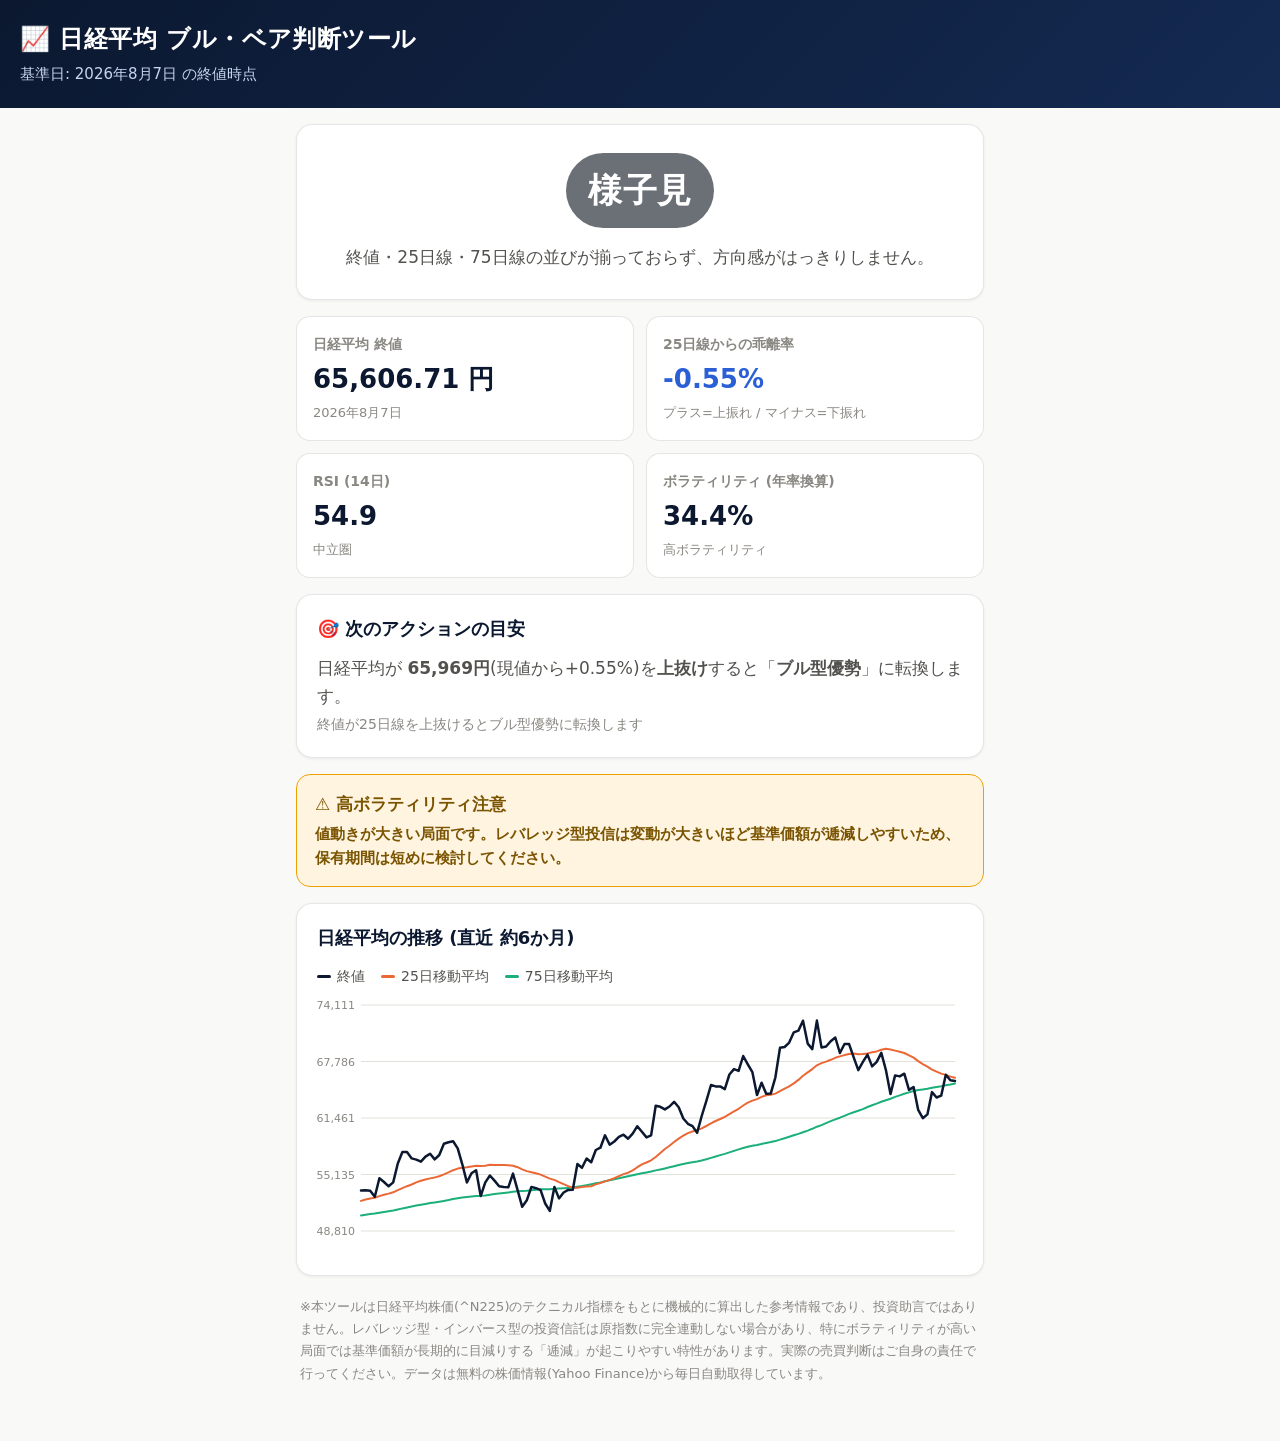
==== index.html @ f2587235 "feat: 様子見時に転換の目安(次のトリガー水準)を表示 トレンドが判定保留の場合に、終値が25日線をどちらに抜けると シグナルが転換するかを具体的な価格・乖離率で提示する。" ====
<!doctype html>
<html lang="ja">
<head>
<meta charset="utf-8" />
<meta name="viewport" content="width=device-width, initial-scale=1, viewport-fit=cover" />
<meta name="apple-mobile-web-app-capable" content="yes" />
<meta name="apple-mobile-web-app-status-bar-style" content="black-translucent" />
<meta name="apple-mobile-web-app-title" content="日経ブル・ベア" />
<meta name="theme-color" content="#0b1830" />
<title>日経平均 ブル・ベア判断ツール</title>
<link rel="icon" href="data:image/svg+xml,<svg xmlns=%22http://www.w3.org/2000/svg%22 viewBox=%220 0 100 100%22><text y=%22.9em%22 font-size=%2290%22>📈</text></svg>" />
<style>
  :root {
    color-scheme: light;
    --surface-1: #fcfcfb;
    --surface-2: #f9f9f7;
    --card: #ffffff;
    --text-primary: #0b1830;
    --text-secondary: #52514e;
    --text-muted: #898781;
    --grid: #e1e0d9;
    --border: rgba(11,11,11,0.10);
    --navy: #0b1830;
    --navy-2: #142a52;
    --bull: #d0342c;      /* 日本の相場慣習: 上昇=赤 */
    --bear: #2a5fd6;      /* 下降=青 */
    --neutral: #6b6f76;
    --warn-bg: #fff4e0;
    --warn-border: #eda100;
    --warn-text: #7a5400;
    --series-sma25: #eb6834;
    --series-sma75: #1baf7a;
  }
  @media (prefers-color-scheme: dark) {
    :root:not([data-theme="light"]) {
      color-scheme: dark;
      --surface-1: #0d0d0d;
      --surface-2: #141414;
      --card: #1a1a19;
      --text-primary: #ffffff;
      --text-secondary: #c3c2b7;
      --text-muted: #898781;
      --grid: #2c2c2a;
      --border: rgba(255,255,255,0.10);
      --navy: #16294f;
      --navy-2: #1f3a70;
      --bull: #e66767;
      --bear: #6f9bef;
      --neutral: #9a9da3;
      --warn-bg: #2a2210;
      --warn-border: #c98500;
      --warn-text: #f0c060;
      --series-sma25: #d95926;
      --series-sma75: #199e70;
    }
  }
  :root[data-theme="dark"] {
    color-scheme: dark;
    --surface-1: #0d0d0d;
    --surface-2: #141414;
    --card: #1a1a19;
    --text-primary: #ffffff;
    --text-secondary: #c3c2b7;
    --text-muted: #898781;
    --grid: #2c2c2a;
    --border: rgba(255,255,255,0.10);
    --navy: #16294f;
    --navy-2: #1f3a70;
    --bull: #e66767;
    --bear: #6f9bef;
    --neutral: #9a9da3;
    --warn-bg: #2a2210;
    --warn-border: #c98500;
    --warn-text: #f0c060;
    --series-sma25: #d95926;
    --series-sma75: #199e70;
  }

  * { box-sizing: border-box; }
  html, body { margin: 0; padding: 0; }
  body {
    background: var(--surface-2);
    color: var(--text-primary);
    font-family: system-ui, -apple-system, "Segoe UI", "Hiragino Sans", "Yu Gothic", sans-serif;
    font-size: 18px;
    line-height: 1.6;
    padding-bottom: calc(32px + env(safe-area-inset-bottom));
  }

  header {
    background: linear-gradient(135deg, var(--navy), var(--navy-2));
    color: #fff;
    padding: calc(20px + env(safe-area-inset-top)) 20px 22px;
  }
  header h1 {
    margin: 0 0 4px;
    font-size: 24px;
    font-weight: 800;
    letter-spacing: 0.02em;
  }
  header .updated {
    font-size: 15px;
    color: #c9d4ee;
  }

  main {
    max-width: 720px;
    margin: 0 auto;
    padding: 16px;
    display: flex;
    flex-direction: column;
    gap: 16px;
  }

  .card {
    background: var(--card);
    border: 1px solid var(--border);
    border-radius: 16px;
    padding: 20px;
    box-shadow: 0 1px 3px rgba(0,0,0,0.06);
  }

  .signal-card { text-align: center; padding: 28px 20px; }
  .signal-badge {
    display: inline-block;
    font-size: 34px;
    font-weight: 900;
    padding: 10px 22px;
    border-radius: 999px;
    color: #fff;
    letter-spacing: 0.02em;
  }
  .signal-badge.bull { background: var(--bull); }
  .signal-badge.bear { background: var(--bear); }
  .signal-badge.wait { background: var(--neutral); }
  .signal-caution-tag {
    display: block;
    margin-top: 10px;
    font-size: 16px;
    font-weight: 700;
    color: var(--warn-text);
  }
  .signal-rationale {
    margin-top: 16px;
    font-size: 17px;
    color: var(--text-secondary);
  }

  .stat-grid {
    display: grid;
    grid-template-columns: 1fr 1fr;
    gap: 12px;
  }
  .stat-tile {
    background: var(--card);
    border: 1px solid var(--border);
    border-radius: 14px;
    padding: 16px;
  }
  .stat-tile .label {
    font-size: 14px;
    color: var(--text-muted);
    font-weight: 600;
  }
  .stat-tile .value {
    font-size: 26px;
    font-weight: 800;
    margin-top: 4px;
    font-variant-numeric: tabular-nums;
  }
  .stat-tile .sub {
    font-size: 13px;
    color: var(--text-muted);
    margin-top: 2px;
  }
  .up { color: var(--bull); }
  .down { color: var(--bear); }

  .warn-box {
    background: var(--warn-bg);
    border: 1px solid var(--warn-border);
    color: var(--warn-text);
    border-radius: 14px;
    padding: 16px 18px;
    font-size: 15px;
    font-weight: 600;
  }
  .warn-box .title { font-size: 17px; font-weight: 800; margin-bottom: 4px; }

  .card h2 {
    font-size: 18px;
    margin: 0 0 12px;
    font-weight: 800;
  }

  .legend {
    display: flex;
    gap: 16px;
    flex-wrap: wrap;
    font-size: 14px;
    color: var(--text-secondary);
    margin-bottom: 8px;
  }
  .legend span { display: inline-flex; align-items: center; gap: 6px; }
  .legend i { width: 14px; height: 3px; border-radius: 2px; display: inline-block; }

  #chartWrap { position: relative; touch-action: pan-y; }
  #tooltip {
    position: absolute;
    pointer-events: none;
    background: var(--navy);
    color: #fff;
    font-size: 13px;
    padding: 8px 10px;
    border-radius: 8px;
    line-height: 1.5;
    transform: translate(-50%, -110%);
    white-space: nowrap;
    opacity: 0;
    transition: opacity 0.1s;
    z-index: 5;
  }

  footer {
    max-width: 720px;
    margin: 0 auto;
    padding: 4px 20px 24px;
    color: var(--text-muted);
    font-size: 13px;
    line-height: 1.7;
  }

  .loading, .error {
    text-align: center;
    padding: 60px 20px;
    color: var(--text-muted);
    font-size: 16px;
  }
</style>
</head>
<body>
<header>
  <h1>📈 日経平均 ブル・ベア判断ツール</h1>
  <div class="updated" id="updatedLine">読み込み中...</div>
</header>

<main id="app">
  <div class="loading">データを読み込んでいます…</div>
</main>

<footer>
  ※本ツールは日経平均株価(^N225)のテクニカル指標をもとに機械的に算出した参考情報であり、投資助言ではありません。レバレッジ型・インバース型の投資信託は原指数に完全連動しない場合があり、特にボラティリティが高い局面では基準価額が長期的に目減りする「逓減」が起こりやすい特性があります。実際の売買判断はご自身の責任で行ってください。データは無料の株価情報(Yahoo Finance)から毎日自動取得しています。
</footer>

<template id="tmplApp">
  <div class="card signal-card">
    <span class="signal-badge" id="badge"></span>
    <span class="signal-caution-tag" id="cautionTag" hidden></span>
    <div class="signal-rationale" id="rationale"></div>
  </div>

  <div class="stat-grid">
    <div class="stat-tile">
      <div class="label">日経平均 終値</div>
      <div class="value" id="statPrice"></div>
      <div class="sub" id="statAsOf"></div>
    </div>
    <div class="stat-tile">
      <div class="label">25日線からの乖離率</div>
      <div class="value" id="statDeviation"></div>
      <div class="sub">プラス=上振れ / マイナス=下振れ</div>
    </div>
    <div class="stat-tile">
      <div class="label">RSI (14日)</div>
      <div class="value" id="statRsi"></div>
      <div class="sub" id="statRsiSub"></div>
    </div>
    <div class="stat-tile">
      <div class="label">ボラティリティ (年率換算)</div>
      <div class="value" id="statVol"></div>
      <div class="sub" id="statVolSub"></div>
    </div>
  </div>

  <div class="card" id="triggerCard" hidden>
    <h2>🎯 次のアクションの目安</h2>
    <div id="triggerText" style="font-size:17px; color:var(--text-secondary);"></div>
  </div>

  <div class="warn-box" id="crossBox" hidden>
    <div class="title">⚡ クロスシグナル発生</div>
    <div id="crossText"></div>
  </div>

  <div class="warn-box" id="volBox" hidden>
    <div class="title">⚠️ 高ボラティリティ注意</div>
    <div>値動きが大きい局面です。レバレッジ型投信は変動が大きいほど基準価額が逓減しやすいため、保有期間は短めに検討してください。</div>
  </div>

  <div class="card">
    <h2>日経平均の推移 (直近 約6か月)</h2>
    <div class="legend">
      <span><i style="background:var(--text-primary)"></i>終値</span>
      <span><i style="background:var(--series-sma25)"></i>25日移動平均</span>
      <span><i style="background:var(--series-sma75)"></i>75日移動平均</span>
    </div>
    <div id="chartWrap"></div>
  </div>
</template>

<script>
const SIGNAL_META = {
  bull:         { cls: "bull", label: "ブル型優勢", caution: null },
  bull_caution: { cls: "bull", label: "ブル型優勢", caution: "⚠ 過熱感あり(買われすぎ)" },
  bear:         { cls: "bear", label: "ベア型優勢", caution: null },
  bear_caution: { cls: "bear", label: "ベア型優勢", caution: "⚠ 過熱感あり(売られすぎ)" },
  wait:         { cls: "wait", label: "様子見", caution: null },
};

function fmtNum(n, digits = 0) {
  return n.toLocaleString("ja-JP", { minimumFractionDigits: digits, maximumFractionDigits: digits });
}

function fmtDateJp(iso) {
  const [y, m, d] = iso.split("-");
  return `${y}年${Number(m)}月${Number(d)}日`;
}

async function load() {
  const app = document.getElementById("app");
  try {
    const res = await fetch("./data/latest.json", { cache: "no-store" });
    if (!res.ok) throw new Error("data fetch failed");
    const data = await res.json();
    render(data);
  } catch (err) {
    app.innerHTML = `<div class="error">データの取得に失敗しました。時間をおいて再度お試しください。<br><small>${err.message}</small></div>`;
  }
}

function render(data) {
  const app = document.getElementById("app");
  const tmpl = document.getElementById("tmplApp");
  app.innerHTML = "";
  app.appendChild(tmpl.content.cloneNode(true));

  document.getElementById("updatedLine").textContent =
    `基準日: ${fmtDateJp(data.asOfDate)} の終値時点`;

  const meta = SIGNAL_META[data.signal] || SIGNAL_META.wait;
  const badge = document.getElementById("badge");
  badge.textContent = meta.label;
  badge.classList.add(meta.cls);

  if (meta.caution) {
    const tag = document.getElementById("cautionTag");
    tag.textContent = meta.caution;
    tag.hidden = false;
  }
  document.getElementById("rationale").textContent = data.rationale;

  document.getElementById("statPrice").textContent = fmtNum(data.price, 2) + " 円";
  document.getElementById("statAsOf").textContent = fmtDateJp(data.asOfDate);

  const devEl = document.getElementById("statDeviation");
  devEl.textContent = (data.deviationPct >= 0 ? "+" : "") + data.deviationPct.toFixed(2) + "%";
  devEl.classList.add(data.deviationPct >= 0 ? "up" : "down");

  document.getElementById("statRsi").textContent = data.rsi14.toFixed(1);
  document.getElementById("statRsiSub").textContent =
    data.overheat === "overbought" ? "買われすぎ水準(目安70以上)" :
    data.overheat === "oversold" ? "売られすぎ水準(目安30以下)" : "中立圏";

  document.getElementById("statVol").textContent =
    data.vol25AnnualizedPct != null ? data.vol25AnnualizedPct.toFixed(1) + "%" : "—";
  document.getElementById("statVolSub").textContent = data.highVol ? "高ボラティリティ" : "平常水準";

  if (data.nextTrigger) {
    const t = data.nextTrigger;
    const card = document.getElementById("triggerCard");
    card.hidden = false;
    const dirLabel = t.direction === "above" ? "上抜け" : "下抜け";
    const signalLabel = t.resultingSignal === "bull" ? "ブル型優勢" : "ベア型優勢";
    document.getElementById("triggerText").innerHTML =
      `日経平均が <b>${fmtNum(t.level, 0)}円</b>(現値から${t.distancePct >= 0 ? "+" : ""}${t.distancePct}%)を<b>${dirLabel}</b>すると「<b>${signalLabel}</b>」に転換します。<br><span style="color:var(--text-muted); font-size:14px;">${t.note}</span>`;
  }

  if (data.crossSignal) {
    const box = document.getElementById("crossBox");
    box.hidden = false;
    document.getElementById("crossText").textContent =
      (data.crossSignal.type === "golden"
        ? `${fmtDateJp(data.crossSignal.date)}に25日線が75日線を上抜ける「ゴールデンクロス」が発生しました。`
        : `${fmtDateJp(data.crossSignal.date)}に25日線が75日線を下抜ける「デッドクロス」が発生しました。`);
  }

  if (data.highVol) {
    document.getElementById("volBox").hidden = false;
  }

  window.__lastHistory = data.history;
  drawChart(data.history);
}

function drawChart(history) {
  const wrap = document.getElementById("chartWrap");
  const width = wrap.clientWidth || 320;
  const height = 260;
  const padL = 44, padR = 8, padT = 10, padB = 24;
  const plotW = width - padL - padR;
  const plotH = height - padT - padB;

  const allVals = [];
  history.forEach(d => { allVals.push(d.close); if (d.sma25 != null) allVals.push(d.sma25); if (d.sma75 != null) allVals.push(d.sma75); });
  const min = Math.min(...allVals);
  const max = Math.max(...allVals);
  const pad = (max - min) * 0.08 || 1;
  const yMin = min - pad, yMax = max + pad;

  const n = history.length;
  const x = i => padL + (plotW * i) / (n - 1);
  const y = v => padT + plotH - ((v - yMin) / (yMax - yMin)) * plotH;

  function pathFor(key) {
    let d = "";
    let started = false;
    history.forEach((pt, i) => {
      const v = pt[key];
      if (v == null) { started = false; return; }
      d += (started ? "L" : "M") + x(i).toFixed(1) + "," + y(v).toFixed(1) + " ";
      started = true;
    });
    return d.trim();
  }

  const gridLines = 4;
  let gridSvg = "";
  for (let i = 0; i <= gridLines; i++) {
    const gy = padT + (plotH * i) / gridLines;
    const val = yMax - ((yMax - yMin) * i) / gridLines;
    gridSvg += `<line x1="${padL}" y1="${gy}" x2="${width - padR}" y2="${gy}" stroke="var(--grid)" stroke-width="1"/>`;
    gridSvg += `<text x="${padL - 6}" y="${gy + 4}" text-anchor="end" font-size="11" fill="var(--text-muted)">${Math.round(val).toLocaleString("ja-JP")}</text>`;
  }

  const svg = `
    <svg viewBox="0 0 ${width} ${height}" width="100%" height="${height}" style="display:block">
      ${gridSvg}
      <path d="${pathFor('sma75')}" fill="none" stroke="var(--series-sma75)" stroke-width="2" stroke-linecap="round" stroke-linejoin="round"/>
      <path d="${pathFor('sma25')}" fill="none" stroke="var(--series-sma25)" stroke-width="2" stroke-linecap="round" stroke-linejoin="round"/>
      <path d="${pathFor('close')}" fill="none" stroke="var(--text-primary)" stroke-width="2.5" stroke-linecap="round" stroke-linejoin="round"/>
      <g id="crosshair" opacity="0">
        <line id="chLine" x1="0" y1="${padT}" x2="0" y2="${padT + plotH}" stroke="var(--text-muted)" stroke-width="1" stroke-dasharray="3,3"/>
        <circle id="chDotClose" r="4" fill="var(--text-primary)"/>
        <circle id="chDotSma25" r="4" fill="var(--series-sma25)"/>
        <circle id="chDotSma75" r="4" fill="var(--series-sma75)"/>
      </g>
      <rect id="hitArea" x="${padL}" y="${padT}" width="${plotW}" height="${plotH}" fill="transparent"/>
    </svg>
    <div id="tooltip"></div>
  `;
  wrap.innerHTML = svg;

  const svgEl = wrap.querySelector("svg");
  const hitArea = wrap.querySelector("#hitArea");
  const crosshair = wrap.querySelector("#crosshair");
  const chLine = wrap.querySelector("#chLine");
  const chDotClose = wrap.querySelector("#chDotClose");
  const chDotSma25 = wrap.querySelector("#chDotSma25");
  const chDotSma75 = wrap.querySelector("#chDotSma75");
  const tooltip = wrap.querySelector("#tooltip");

  function handleMove(clientX) {
    const rect = svgEl.getBoundingClientRect();
    const scale = width / rect.width;
    const px = (clientX - rect.left) * scale;
    let idx = Math.round(((px - padL) / plotW) * (n - 1));
    idx = Math.max(0, Math.min(n - 1, idx));
    const pt = history[idx];
    crosshair.setAttribute("opacity", "1");
    const cx = x(idx);
    chLine.setAttribute("x1", cx); chLine.setAttribute("x2", cx);
    chDotClose.setAttribute("cx", cx); chDotClose.setAttribute("cy", y(pt.close));
    if (pt.sma25 != null) { chDotSma25.style.display = ""; chDotSma25.setAttribute("cx", cx); chDotSma25.setAttribute("cy", y(pt.sma25)); }
    else chDotSma25.style.display = "none";
    if (pt.sma75 != null) { chDotSma75.style.display = ""; chDotSma75.setAttribute("cx", cx); chDotSma75.setAttribute("cy", y(pt.sma75)); }
    else chDotSma75.style.display = "none";

    tooltip.style.opacity = "1";
    tooltip.style.left = (cx / width * 100) + "%";
    tooltip.style.top = (y(pt.close) / height * 100) + "%";
    tooltip.innerHTML = `${fmtDateJp(pt.date)}<br>終値: ${fmtNum(pt.close, 0)}` +
      (pt.sma25 != null ? `<br>25日線: ${fmtNum(pt.sma25, 0)}` : "") +
      (pt.sma75 != null ? `<br>75日線: ${fmtNum(pt.sma75, 0)}` : "");
  }

  function hide() {
    crosshair.setAttribute("opacity", "0");
    tooltip.style.opacity = "0";
  }

  hitArea.addEventListener("pointermove", e => handleMove(e.clientX));
  hitArea.addEventListener("pointerdown", e => handleMove(e.clientX));
  hitArea.addEventListener("pointerleave", hide);
}

load();
window.addEventListener("resize", () => { if (window.__lastHistory) drawChart(window.__lastHistory); });
</script>
</body>
</html>
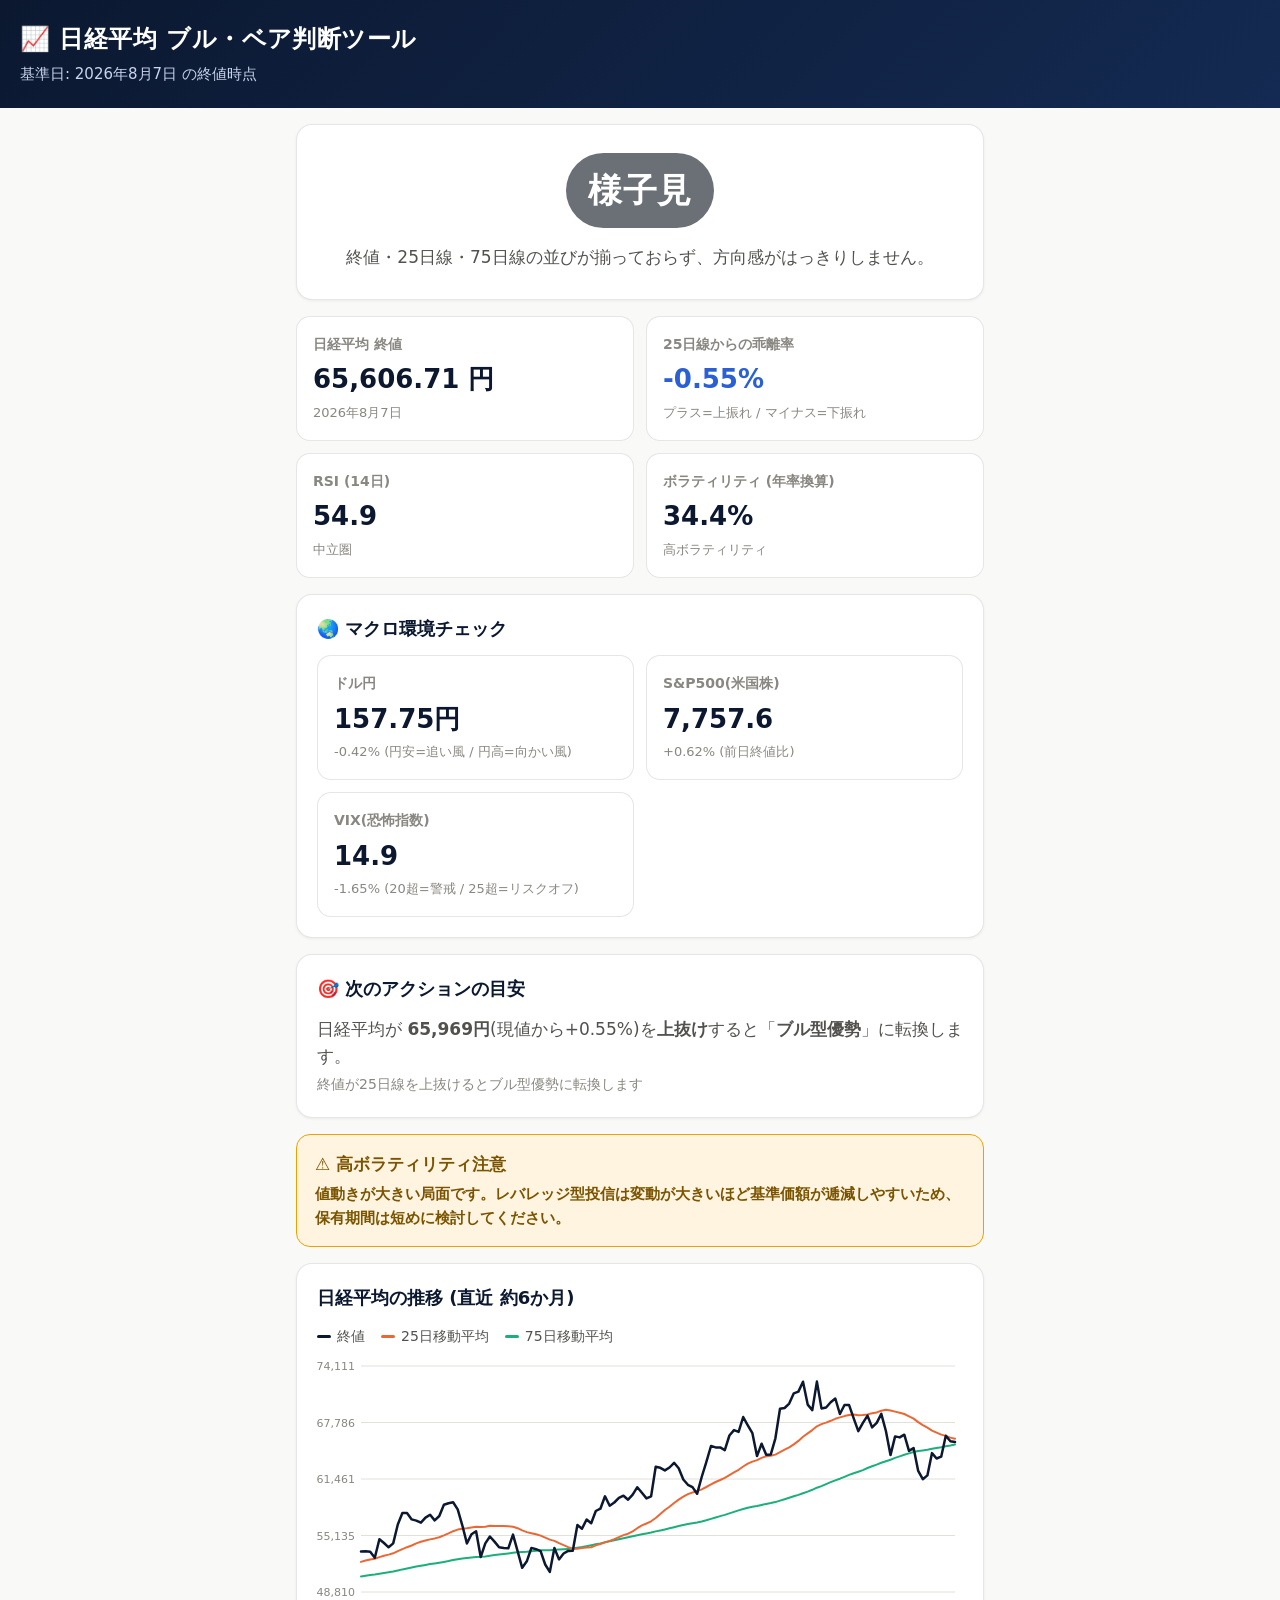
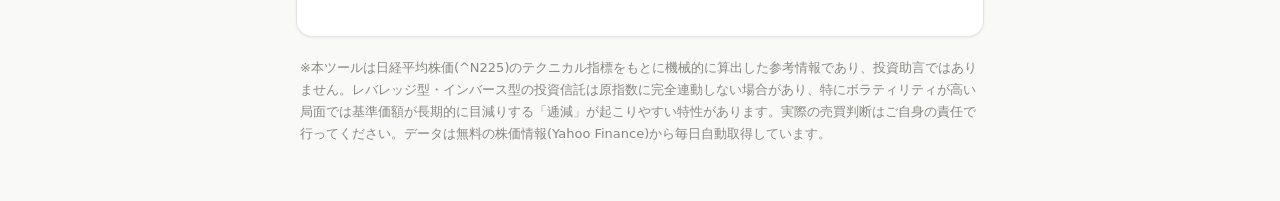
==== commit e47dac85: "feat: マクロ環境(為替・米国株・VIX)を判断材料に追加 ドル円・S&P500・VIXを取得し、テクニカル判定と方向が食い違う場合は 注意喚起を表示するようにした。" ====
--- a/index.html
+++ b/index.html
@@ -282,6 +282,12 @@
     </div>
   </div>
 
+  <div class="card">
+    <h2>🌏 マクロ環境チェック</h2>
+    <div class="stat-grid" id="macroGrid"></div>
+    <div id="macroNoteBox" class="warn-box" style="margin-top:12px;" hidden></div>
+  </div>
+
   <div class="card" id="triggerCard" hidden>
     <h2>🎯 次のアクションの目安</h2>
     <div id="triggerText" style="font-size:17px; color:var(--text-secondary);"></div>
@@ -374,6 +380,35 @@
   document.getElementById("statVol").textContent =
     data.vol25AnnualizedPct != null ? data.vol25AnnualizedPct.toFixed(1) + "%" : "—";
   document.getElementById("statVolSub").textContent = data.highVol ? "高ボラティリティ" : "平常水準";
+
+  const macroGrid = document.getElementById("macroGrid");
+  const macroTiles = [
+    { key: "usdjpy", label: "ドル円", unit: "円", digits: 2, hint: "円安=追い風 / 円高=向かい風" },
+    { key: "sp500", label: "S&P500(米国株)", unit: "", digits: 1, hint: "前日終値比" },
+    { key: "vix", label: "VIX(恐怖指数)", unit: "", digits: 1, hint: "20超=警戒 / 25超=リスクオフ" },
+  ];
+  macroTiles.forEach(t => {
+    const m = data.macro && data.macro[t.key];
+    const tile = document.createElement("div");
+    tile.className = "stat-tile";
+    if (!m) {
+      tile.innerHTML = `<div class="label">${t.label}</div><div class="value">—</div>`;
+    } else {
+      const sign = m.changePct >= 0 ? "+" : "";
+      const cls = m.changePct >= 0 ? "up" : "down";
+      tile.innerHTML = `
+        <div class="label">${t.label}</div>
+        <div class="value">${fmtNum(m.value, t.digits)}${t.unit}</div>
+        <div class="sub ${cls}">${sign}${m.changePct}% <span style="color:var(--text-muted)">(${t.hint})</span></div>`;
+    }
+    macroGrid.appendChild(tile);
+  });
+
+  if (data.macroNote) {
+    const box = document.getElementById("macroNoteBox");
+    box.hidden = false;
+    box.innerHTML = `<div class="title">🌐 参考: 外部環境との整合性</div><div>${data.macroNote}</div>`;
+  }
 
   if (data.nextTrigger) {
     const t = data.nextTrigger;
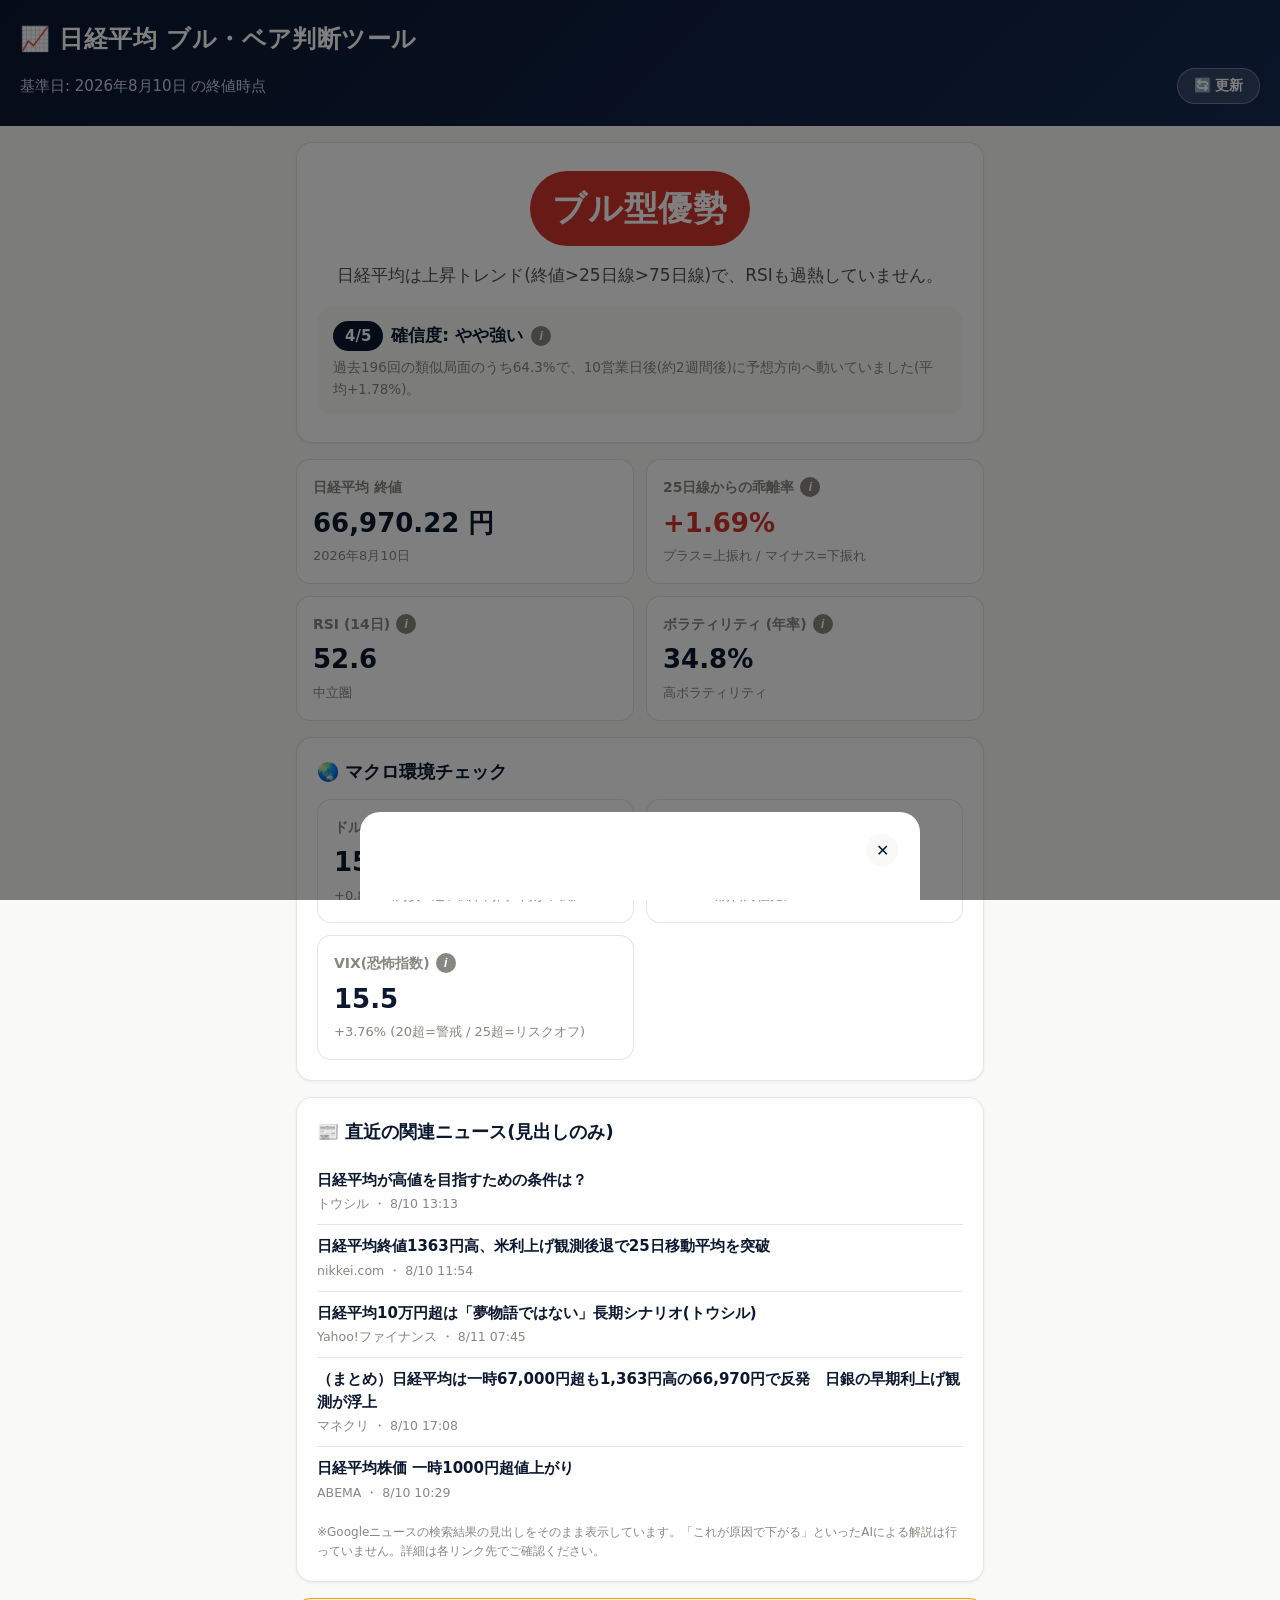
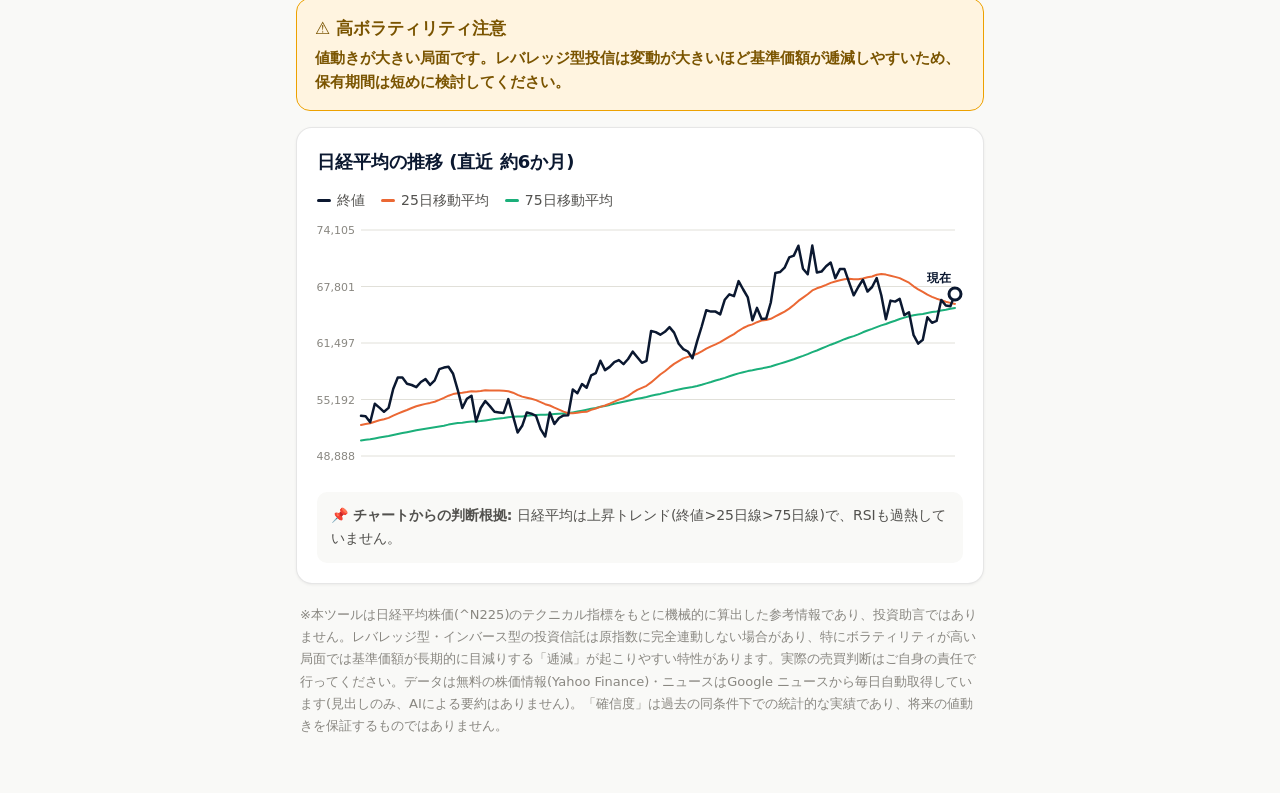
==== commit 498d1fb8: "feat: 更新ボタン/スワイプ更新、確信度5段階、用語解説、ニュース見出し、チャート注釈を追加 - 更新ボタンと下スワイプ(プルツーリフレッシュ)で手動更新可能に - 過去2年の実績から現在の判定パ" ====
--- a/index.html
+++ b/index.html
@@ -76,8 +76,8 @@
     --series-sma75: #199e70;
   }
 
-  * { box-sizing: border-box; }
-  html, body { margin: 0; padding: 0; }
+  * { box-sizing: border-box; -webkit-tap-highlight-color: transparent; }
+  html, body { margin: 0; padding: 0; overscroll-behavior-y: contain; }
   body {
     background: var(--surface-2);
     color: var(--text-primary);
@@ -93,15 +93,54 @@
     padding: calc(20px + env(safe-area-inset-top)) 20px 22px;
   }
   header h1 {
-    margin: 0 0 4px;
+    margin: 0 0 10px;
     font-size: 24px;
     font-weight: 800;
     letter-spacing: 0.02em;
   }
+  header .headerRow {
+    display: flex;
+    align-items: center;
+    justify-content: space-between;
+    gap: 10px;
+  }
   header .updated {
     font-size: 15px;
     color: #c9d4ee;
   }
+  .refresh-btn {
+    flex-shrink: 0;
+    background: rgba(255,255,255,0.14);
+    color: #fff;
+    border: 1px solid rgba(255,255,255,0.3);
+    border-radius: 999px;
+    padding: 8px 16px;
+    font-size: 14px;
+    font-weight: 700;
+    cursor: pointer;
+  }
+  .refresh-btn:active { background: rgba(255,255,255,0.3); }
+  .refresh-btn .spin { display: inline-block; }
+  .refresh-btn.loading .spin { animation: spin 0.8s linear infinite; }
+  @keyframes spin { to { transform: rotate(360deg); } }
+
+  #pullIndicator {
+    position: fixed;
+    top: calc(6px + env(safe-area-inset-top));
+    left: 50%;
+    width: 42px; height: 42px;
+    border-radius: 50%;
+    background: var(--navy);
+    color: #fff;
+    display: flex; align-items: center; justify-content: center;
+    font-size: 18px;
+    z-index: 50;
+    box-shadow: 0 2px 8px rgba(0,0,0,0.25);
+    transform: translate(-50%, -120%);
+    opacity: 0;
+    pointer-events: none;
+  }
+  #pullIndicator .spin.spinning { display: inline-block; animation: spin 0.8s linear infinite; }
 
   main {
     max-width: 720px;
@@ -146,6 +185,99 @@
     color: var(--text-secondary);
   }
 
+  .conviction-box {
+    margin-top: 18px;
+    padding: 14px 16px;
+    background: var(--surface-2);
+    border-radius: 14px;
+    text-align: left;
+  }
+  .conviction-row {
+    display: flex;
+    align-items: center;
+    gap: 8px;
+    font-weight: 800;
+    font-size: 17px;
+  }
+  .conviction-pill {
+    background: var(--navy);
+    color: #fff;
+    border-radius: 999px;
+    padding: 3px 12px;
+    font-size: 15px;
+    font-weight: 800;
+    flex-shrink: 0;
+  }
+  .conviction-sub {
+    margin-top: 6px;
+    font-size: 13.5px;
+    color: var(--text-muted);
+    line-height: 1.6;
+  }
+
+  .info-btn {
+    display: inline-flex;
+    align-items: center;
+    justify-content: center;
+    width: 20px;
+    height: 20px;
+    border-radius: 50%;
+    background: var(--text-muted);
+    color: var(--card);
+    border: none;
+    font-size: 12px;
+    font-weight: 800;
+    font-style: italic;
+    cursor: pointer;
+    vertical-align: middle;
+    padding: 0;
+    flex-shrink: 0;
+  }
+
+  .info-overlay {
+    position: fixed;
+    inset: 0;
+    background: rgba(0,0,0,0.5);
+    display: flex;
+    align-items: flex-end;
+    z-index: 100;
+  }
+  .info-modal {
+    background: var(--card);
+    width: 100%;
+    max-width: 560px;
+    margin: 0 auto;
+    border-radius: 20px 20px 0 0;
+    padding: 22px 22px calc(22px + env(safe-area-inset-bottom));
+    max-height: 78vh;
+    overflow-y: auto;
+  }
+  .info-modal-header {
+    display: flex;
+    align-items: center;
+    justify-content: space-between;
+    margin-bottom: 12px;
+  }
+  .info-modal-header span {
+    font-size: 20px;
+    font-weight: 800;
+  }
+  .info-modal-header button {
+    background: var(--surface-2);
+    border: none;
+    width: 32px; height: 32px;
+    border-radius: 50%;
+    font-size: 16px;
+    color: var(--text-primary);
+    cursor: pointer;
+  }
+  .info-modal-body {
+    font-size: 16px;
+    color: var(--text-secondary);
+    line-height: 1.8;
+  }
+  .info-modal-body b { color: var(--text-primary); }
+
   .stat-grid {
     display: grid;
     grid-template-columns: 1fr 1fr;
@@ -161,6 +293,9 @@
     font-size: 14px;
     color: var(--text-muted);
     font-weight: 600;
+    display: flex;
+    align-items: center;
+    gap: 6px;
   }
   .stat-tile .value {
     font-size: 26px;
@@ -191,6 +326,9 @@
     font-size: 18px;
     margin: 0 0 12px;
     font-weight: 800;
+    display: flex;
+    align-items: center;
+    gap: 6px;
   }
 
   .legend {
@@ -220,6 +358,41 @@
     transition: opacity 0.1s;
     z-index: 5;
   }
+  .chart-annotation {
+    margin-top: 12px;
+    padding: 12px 14px;
+    background: var(--surface-2);
+    border-radius: 10px;
+    font-size: 14px;
+    color: var(--text-secondary);
+    line-height: 1.7;
+  }
+
+  .news-item {
+    display: block;
+    padding: 10px 0;
+    border-bottom: 1px solid var(--border);
+    text-decoration: none;
+    color: inherit;
+  }
+  .news-item:last-child { border-bottom: none; }
+  .news-title {
+    font-size: 15px;
+    font-weight: 700;
+    color: var(--text-primary);
+    line-height: 1.5;
+  }
+  .news-meta {
+    font-size: 12.5px;
+    color: var(--text-muted);
+    margin-top: 3px;
+  }
+  .news-hint {
+    font-size: 12px;
+    color: var(--text-muted);
+    margin-top: 10px;
+    line-height: 1.6;
+  }
 
   footer {
     max-width: 720px;
@@ -239,9 +412,14 @@
 </style>
 </head>
 <body>
+<div id="pullIndicator"><span class="spin" id="pullIcon">🔄</span></div>
+
 <header>
   <h1>📈 日経平均 ブル・ベア判断ツール</h1>
-  <div class="updated" id="updatedLine">読み込み中...</div>
+  <div class="headerRow">
+    <div class="updated" id="updatedLine">読み込み中...</div>
+    <button class="refresh-btn" id="refreshBtn"><span class="spin" id="refreshIcon">🔄</span> 更新</button>
+  </div>
 </header>
 
 <main id="app">
@@ -249,14 +427,32 @@
 </main>
 
 <footer>
-  ※本ツールは日経平均株価(^N225)のテクニカル指標をもとに機械的に算出した参考情報であり、投資助言ではありません。レバレッジ型・インバース型の投資信託は原指数に完全連動しない場合があり、特にボラティリティが高い局面では基準価額が長期的に目減りする「逓減」が起こりやすい特性があります。実際の売買判断はご自身の責任で行ってください。データは無料の株価情報(Yahoo Finance)から毎日自動取得しています。
+  ※本ツールは日経平均株価(^N225)のテクニカル指標をもとに機械的に算出した参考情報であり、投資助言ではありません。レバレッジ型・インバース型の投資信託は原指数に完全連動しない場合があり、特にボラティリティが高い局面では基準価額が長期的に目減りする「逓減」が起こりやすい特性があります。実際の売買判断はご自身の責任で行ってください。データは無料の株価情報(Yahoo Finance)・ニュースはGoogle ニュースから毎日自動取得しています(見出しのみ、AIによる要約はありません)。「確信度」は過去の同条件下での統計的な実績であり、将来の値動きを保証するものではありません。
 </footer>
+
+<div class="info-overlay" id="infoOverlay" hidden>
+  <div class="info-modal">
+    <div class="info-modal-header">
+      <span id="infoTitle"></span>
+      <button id="infoClose" aria-label="閉じる">✕</button>
+    </div>
+    <div class="info-modal-body" id="infoBody"></div>
+  </div>
+</div>
 
 <template id="tmplApp">
   <div class="card signal-card">
     <span class="signal-badge" id="badge"></span>
     <span class="signal-caution-tag" id="cautionTag" hidden></span>
     <div class="signal-rationale" id="rationale"></div>
+    <div class="conviction-box" id="convictionBox" hidden>
+      <div class="conviction-row">
+        <span class="conviction-pill" id="convictionPill"></span>
+        <span id="convictionLevelLabel"></span>
+        <button class="info-btn" data-info="conviction">i</button>
+      </div>
+      <div class="conviction-sub" id="convictionSub"></div>
+    </div>
   </div>
 
   <div class="stat-grid">
@@ -266,17 +462,17 @@
       <div class="sub" id="statAsOf"></div>
     </div>
     <div class="stat-tile">
-      <div class="label">25日線からの乖離率</div>
+      <div class="label">25日線からの乖離率 <button class="info-btn" data-info="deviation">i</button></div>
       <div class="value" id="statDeviation"></div>
       <div class="sub">プラス=上振れ / マイナス=下振れ</div>
     </div>
     <div class="stat-tile">
-      <div class="label">RSI (14日)</div>
+      <div class="label">RSI (14日) <button class="info-btn" data-info="rsi">i</button></div>
       <div class="value" id="statRsi"></div>
       <div class="sub" id="statRsiSub"></div>
     </div>
     <div class="stat-tile">
-      <div class="label">ボラティリティ (年率換算)</div>
+      <div class="label">ボラティリティ (年率) <button class="info-btn" data-info="vol">i</button></div>
       <div class="value" id="statVol"></div>
       <div class="sub" id="statVolSub"></div>
     </div>
@@ -286,6 +482,12 @@
     <h2>🌏 マクロ環境チェック</h2>
     <div class="stat-grid" id="macroGrid"></div>
     <div id="macroNoteBox" class="warn-box" style="margin-top:12px;" hidden></div>
+  </div>
+
+  <div class="card">
+    <h2>📰 直近の関連ニュース(見出しのみ)</h2>
+    <div id="newsList"></div>
+    <div class="news-hint">※Googleニュースの検索結果の見出しをそのまま表示しています。「これが原因で下がる」といったAIによる解説は行っていません。詳細は各リンク先でご確認ください。</div>
   </div>
 
   <div class="card" id="triggerCard" hidden>
@@ -311,6 +513,7 @@
       <span><i style="background:var(--series-sma75)"></i>75日移動平均</span>
     </div>
     <div id="chartWrap"></div>
+    <div class="chart-annotation" id="chartAnnotation"></div>
   </div>
 </template>
 
@@ -323,6 +526,37 @@
   wait:         { cls: "wait", label: "様子見", caution: null },
 };
 
+const INFO_CONTENT = {
+  deviation: {
+    title: "25日線からの乖離率とは",
+    body: "直近25営業日(約1か月)の平均株価と比べて、今日の株価がどれだけ離れているかを%で表したものです。<br><br><b>プラス</b>が大きいほど「平均より買われている」状態、<b>マイナス</b>が大きいほど「平均より売られている」状態を意味します。<br><br>目安として、<b>±5%</b>を超えると「行き過ぎ」と見る人が多く、その後平均に戻ろうとする(反落・反発する)動きが出やすいとされます。",
+  },
+  rsi: {
+    title: "RSI(14)とは",
+    body: "相場の「買われすぎ」「売られすぎ」を0〜100の数値で表す指標です。過去14日間の値上がり幅と値下がり幅の比率から計算します。<br><br><b>70以上</b>: 買われすぎ(そろそろ反落するかもしれない目安)<br><b>30以下</b>: 売られすぎ(そろそろ反発するかもしれない目安)<br><b>50前後</b>: 中立圏<br><br>あくまで目安であり、強いトレンドが続く局面では70以上・30以下の状態が長く続くこともあります。",
+  },
+  vol: {
+    title: "ボラティリティ(年率換算)とは",
+    body: "株価の値動きの荒さを、1年間に換算した%で表したものです。数値が大きいほど値動きが激しいことを意味します。<br><br><b>レバレッジ型・インバース型の投資信託は、値動きが荒いほど基準価額が目減り(逓減)しやすい</b>という特性があるため、この数値が高いときは特に保有期間を短めに検討することが大切です。<br><br>目安: <b>15〜20%程度</b>=平常 / <b>25%超</b>=やや荒い / <b>35%超</b>=かなり荒い",
+  },
+  vix: {
+    title: "VIX(恐怖指数)とは",
+    body: "米国のS&P500のオプション価格から算出される、投資家の不安心理を表す指数です。数値が高いほど「相場が荒れそう」と投資家が警戒していることを示します。<br><br>目安: <b>15前後</b>=平常 / <b>20超</b>=警戒 / <b>25〜30超</b>=リスクオフ(資金が安全資産に逃げる)局面<br><br>VIXが急上昇する局面は世界的に株価が不安定になりやすく、日経平均にも影響しやすいとされます。",
+  },
+  usdjpy: {
+    title: "ドル円(為替)とは",
+    body: "1ドルが何円かを示す為替レートです。<br><br><b>円安(数値が上がる)</b>: 輸出企業の業績にプラスとされ、一般的に日経平均の追い風になりやすい<br><b>円高(数値が下がる)</b>: 輸出企業の業績にマイナスとされ、日経平均の向かい風になりやすい<br><br>ただし常にこの関係が成り立つわけではなく、あくまで一般的な傾向です。",
+  },
+  sp500: {
+    title: "S&P500(米国株)とは",
+    body: "米国の代表的な株価指数です。米国市場は日本時間の夜間に取引されるため、前日夜の米国株の動きが、翌日の東京市場の地合い(始まりの雰囲気)に影響しやすいとされています。",
+  },
+  conviction: {
+    title: "確信度(5段階)とは",
+    body: "過去2年分のデータの中から「今日と同じ判定(トレンドの向き・過熱感の組み合わせ)」が出た日をすべて集め、その<b>約2週間後(10営業日後)</b>に実際どうなったかを集計した、統計的な実績値です。<br><br>例えば「過去に同じ判定が出た日が50回あり、そのうち32回で予想方向に動いていた」場合、勝率は64%となり、これを1〜5の5段階に変換して表示しています。<br><br><b>5に近いほど</b>過去の的中率が高かったことを、<b>1に近いほど</b>低かったことを示します。<br><br>⚠️ あくまで<b>過去の統計</b>であり、将来の値動きを保証するものではありません。サンプル数が少ない場合は参考程度としてください。",
+  },
+};
+
 function fmtNum(n, digits = 0) {
   return n.toLocaleString("ja-JP", { minimumFractionDigits: digits, maximumFractionDigits: digits });
 }
@@ -330,6 +564,12 @@
 function fmtDateJp(iso) {
   const [y, m, d] = iso.split("-");
   return `${y}年${Number(m)}月${Number(d)}日`;
+}
+
+function fmtNewsDate(rfc2822) {
+  const d = new Date(rfc2822);
+  if (isNaN(d.getTime())) return "";
+  return d.toLocaleString("ja-JP", { timeZone: "Asia/Tokyo", month: "numeric", day: "numeric", hour: "2-digit", minute: "2-digit" });
 }
 
 async function load() {
@@ -364,6 +604,17 @@
     tag.hidden = false;
   }
   document.getElementById("rationale").textContent = data.rationale;
+
+  if (data.conviction) {
+    const box = document.getElementById("convictionBox");
+    box.hidden = false;
+    document.getElementById("convictionPill").textContent = `${data.conviction.level}/5`;
+    document.getElementById("convictionLevelLabel").textContent = `確信度: ${data.conviction.levelLabel}`;
+    const sign = data.conviction.avgForwardReturnPct >= 0 ? "+" : "";
+    document.getElementById("convictionSub").textContent =
+      `過去${data.conviction.sampleSize}回の類似局面のうち${data.conviction.successRatePct}%で、${data.conviction.horizonDays}営業日後(約2週間後)に予想方向へ動いていました(平均${sign}${data.conviction.avgForwardReturnPct}%)。` +
+      (data.conviction.lowSample ? "※サンプル数が少なく参考程度です。" : "");
+  }
 
   document.getElementById("statPrice").textContent = fmtNum(data.price, 2) + " 円";
   document.getElementById("statAsOf").textContent = fmtDateJp(data.asOfDate);
@@ -391,13 +642,14 @@
     const m = data.macro && data.macro[t.key];
     const tile = document.createElement("div");
     tile.className = "stat-tile";
+    const labelHtml = `${t.label} <button class="info-btn" data-info="${t.key}">i</button>`;
     if (!m) {
-      tile.innerHTML = `<div class="label">${t.label}</div><div class="value">—</div>`;
+      tile.innerHTML = `<div class="label">${labelHtml}</div><div class="value">—</div>`;
     } else {
       const sign = m.changePct >= 0 ? "+" : "";
       const cls = m.changePct >= 0 ? "up" : "down";
       tile.innerHTML = `
-        <div class="label">${t.label}</div>
+        <div class="label">${labelHtml}</div>
         <div class="value">${fmtNum(m.value, t.digits)}${t.unit}</div>
         <div class="sub ${cls}">${sign}${m.changePct}% <span style="color:var(--text-muted)">(${t.hint})</span></div>`;
     }
@@ -408,6 +660,17 @@
     const box = document.getElementById("macroNoteBox");
     box.hidden = false;
     box.innerHTML = `<div class="title">🌐 参考: 外部環境との整合性</div><div>${data.macroNote}</div>`;
+  }
+
+  const newsList = document.getElementById("newsList");
+  if (data.news && data.news.length) {
+    newsList.innerHTML = data.news.map(n => `
+      <a class="news-item" href="${n.link}" target="_blank" rel="noopener">
+        <div class="news-title">${n.title}</div>
+        <div class="news-meta">${n.source || ""}${n.source ? " ・ " : ""}${fmtNewsDate(n.publishedAt)}</div>
+      </a>`).join("");
+  } else {
+    newsList.innerHTML = `<div style="color:var(--text-muted); font-size:14px;">現在ニュースを取得できていません。</div>`;
   }
 
   if (data.nextTrigger) {
@@ -433,11 +696,19 @@
     document.getElementById("volBox").hidden = false;
   }
 
+  let annotation = `<b>📌 チャートからの判断根拠:</b> ${data.rationale}`;
+  if (data.crossSignal) {
+    annotation += ` また、${fmtDateJp(data.crossSignal.date)}に${data.crossSignal.type === "golden" ? "ゴールデンクロス" : "デッドクロス"}が発生しています(図中の🔀印)。`;
+  }
+  document.getElementById("chartAnnotation").innerHTML = annotation;
+
   window.__lastHistory = data.history;
-  drawChart(data.history);
+  window.__lastCrossSignal = data.crossSignal;
+  drawChart(data.history, { crossSignal: data.crossSignal });
 }
 
-function drawChart(history) {
+function drawChart(history, meta) {
+  meta = meta || {};
   const wrap = document.getElementById("chartWrap");
   const width = wrap.clientWidth || 320;
   const height = 260;
@@ -477,12 +748,33 @@
     gridSvg += `<text x="${padL - 6}" y="${gy + 4}" text-anchor="end" font-size="11" fill="var(--text-muted)">${Math.round(val).toLocaleString("ja-JP")}</text>`;
   }
 
+  // 現在値マーカー(直近点)
+  const lastIdx = n - 1;
+  const lastX = x(lastIdx), lastY = y(history[lastIdx].close);
+  const labelAbove = lastY > padT + 24;
+  let annotSvg = `
+    <circle cx="${lastX}" cy="${lastY}" r="6" fill="var(--card)" stroke="var(--text-primary)" stroke-width="3"/>
+    <text x="${Math.min(lastX, width - padR - 4)}" y="${labelAbove ? lastY - 12 : lastY + 20}" text-anchor="end" font-size="12" font-weight="700" fill="var(--text-primary)">現在</text>`;
+
+  // ゴールデンクロス/デッドクロスの位置に印を付ける
+  if (meta.crossSignal) {
+    const idx = history.findIndex(h => h.date === meta.crossSignal.date);
+    if (idx >= 0) {
+      const cx = x(idx), cy = y(history[idx].close);
+      const label = meta.crossSignal.type === "golden" ? "🔀ゴールデンクロス" : "🔀デッドクロス";
+      annotSvg += `
+        <line x1="${cx}" y1="${padT}" x2="${cx}" y2="${padT + plotH}" stroke="var(--warn-border)" stroke-width="1.5" stroke-dasharray="4,3"/>
+        <text x="${Math.min(Math.max(cx, padL + 4), width - padR - 4)}" y="${padT + 12}" text-anchor="middle" font-size="11" font-weight="700" fill="var(--warn-text)">${label}</text>`;
+    }
+  }
+
   const svg = `
     <svg viewBox="0 0 ${width} ${height}" width="100%" height="${height}" style="display:block">
       ${gridSvg}
       <path d="${pathFor('sma75')}" fill="none" stroke="var(--series-sma75)" stroke-width="2" stroke-linecap="round" stroke-linejoin="round"/>
       <path d="${pathFor('sma25')}" fill="none" stroke="var(--series-sma25)" stroke-width="2" stroke-linecap="round" stroke-linejoin="round"/>
       <path d="${pathFor('close')}" fill="none" stroke="var(--text-primary)" stroke-width="2.5" stroke-linecap="round" stroke-linejoin="round"/>
+      ${annotSvg}
       <g id="crosshair" opacity="0">
         <line id="chLine" x1="0" y1="${padT}" x2="0" y2="${padT + plotH}" stroke="var(--text-muted)" stroke-width="1" stroke-dasharray="3,3"/>
         <circle id="chDotClose" r="4" fill="var(--text-primary)"/>
@@ -538,8 +830,81 @@
   hitArea.addEventListener("pointerleave", hide);
 }
 
+// --- 更新ボタン / 下スワイプでの手動更新 ---
+async function doRefresh() {
+  const btn = document.getElementById("refreshBtn");
+  btn.classList.add("loading");
+  btn.disabled = true;
+  await load();
+  btn.classList.remove("loading");
+  btn.disabled = false;
+  resetPull();
+}
+
+document.getElementById("refreshBtn").addEventListener("click", doRefresh);
+
+const pullIndicator = document.getElementById("pullIndicator");
+const pullIcon = document.getElementById("pullIcon");
+let touchStartY = null;
+let pullDist = 0;
+
+function resetPull() {
+  pullIndicator.style.transition = "transform 0.2s, opacity 0.2s";
+  pullIndicator.style.transform = "translate(-50%, -120%)";
+  pullIndicator.style.opacity = "0";
+  pullIcon.classList.remove("spinning");
+  pullDist = 0;
+}
+
+document.addEventListener("touchstart", e => {
+  touchStartY = window.scrollY <= 0 ? e.touches[0].clientY : null;
+  pullDist = 0;
+}, { passive: true });
+
+document.addEventListener("touchmove", e => {
+  if (touchStartY == null) return;
+  const dy = e.touches[0].clientY - touchStartY;
+  if (dy > 0 && window.scrollY <= 0) {
+    pullDist = dy;
+    pullIndicator.style.transition = "none";
+    const dist = Math.min(dy, 90);
+    pullIndicator.style.transform = `translate(-50%, ${dist - 60}px)`;
+    pullIndicator.style.opacity = String(Math.min(dist / 60, 1));
+  }
+}, { passive: true });
+
+document.addEventListener("touchend", () => {
+  if (touchStartY != null && pullDist > 60) {
+    pullIcon.classList.add("spinning");
+    pullIndicator.style.transition = "transform 0.2s, opacity 0.2s";
+    pullIndicator.style.transform = "translate(-50%, 6px)";
+    pullIndicator.style.opacity = "1";
+    doRefresh();
+  } else {
+    resetPull();
+  }
+  touchStartY = null;
+}, { passive: true });
+
+// --- 用語説明(ⓘ)モーダル ---
+document.addEventListener("click", e => {
+  const infoBtn = e.target.closest("[data-info]");
+  if (infoBtn) {
+    const info = INFO_CONTENT[infoBtn.dataset.info];
+    if (info) {
+      document.getElementById("infoTitle").textContent = info.title;
+      document.getElementById("infoBody").innerHTML = info.body;
+      document.getElementById("infoOverlay").hidden = false;
+    }
+    return;
+  }
+  if (e.target.id === "infoOverlay" || e.target.id === "infoClose") {
+    document.getElementById("infoOverlay").hidden = true;
+  }
+});
+
 load();
-window.addEventListener("resize", () => { if (window.__lastHistory) drawChart(window.__lastHistory); });
+window.addEventListener("resize", () => { if (window.__lastHistory) drawChart(window.__lastHistory, { crossSignal: window.__lastCrossSignal }); });
 </script>
 </body>
 </html>
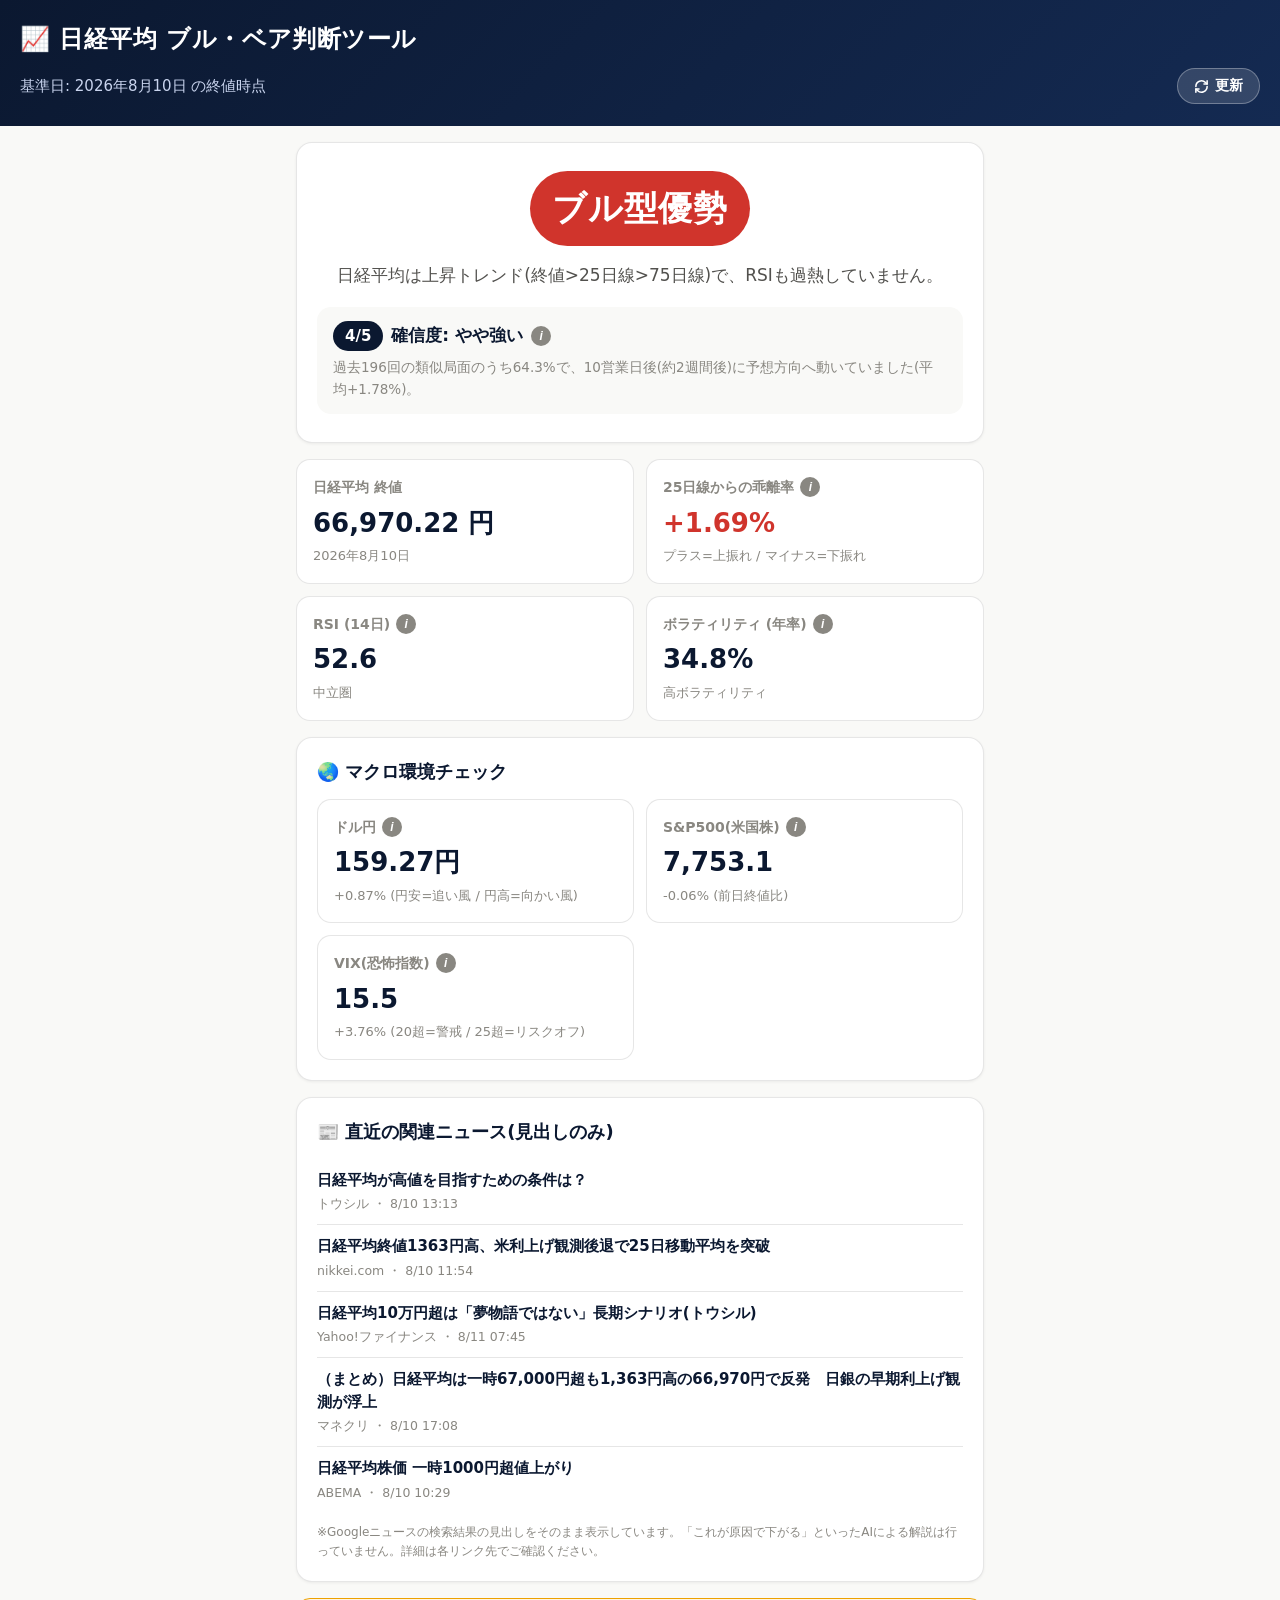
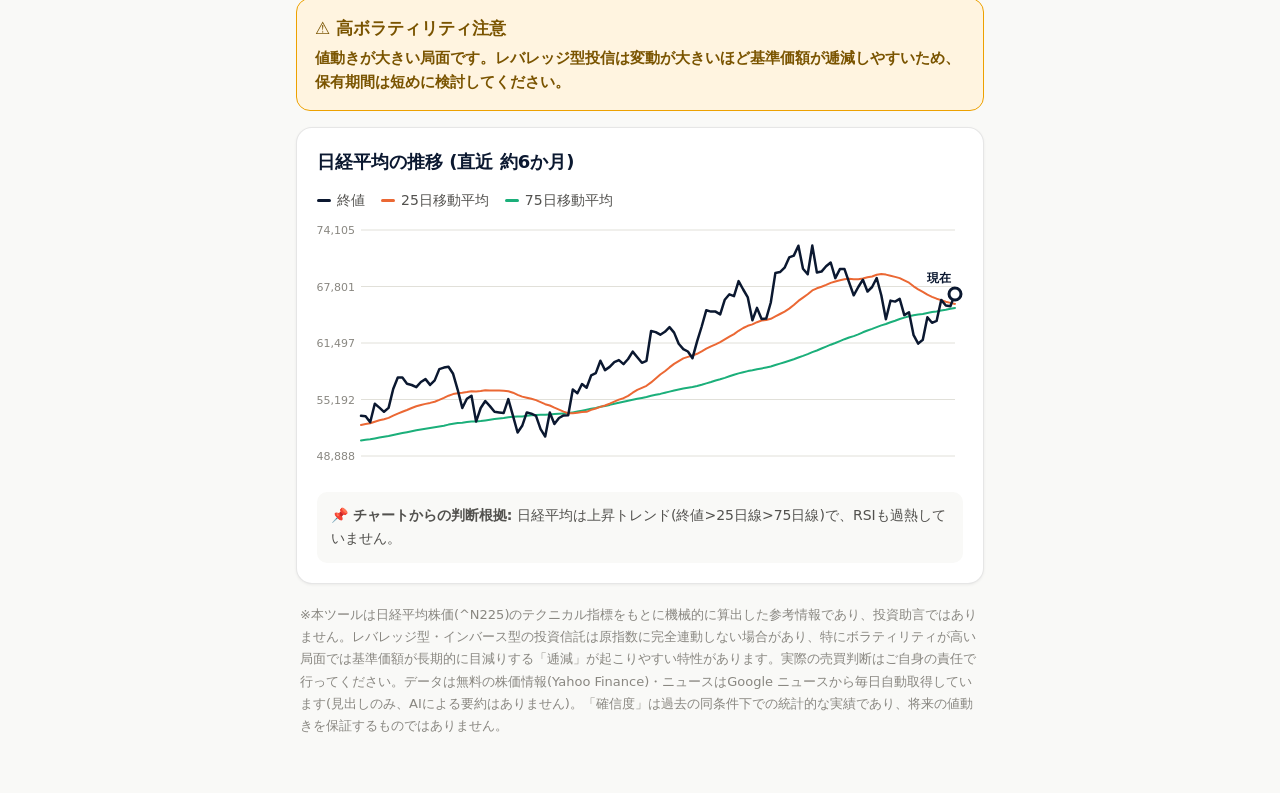
==== commit deffae68: "fix: 説明モーダルがhidden属性を無視して常時表示されるバグを修正 .info-overlay等にdisplay:flex/blockを設定していたため、CSSの詳細度により hidden属性" ====
--- a/index.html
+++ b/index.html
@@ -110,6 +110,9 @@
   }
   .refresh-btn {
     flex-shrink: 0;
+    display: inline-flex;
+    align-items: center;
+    gap: 6px;
     background: rgba(255,255,255,0.14);
     color: #fff;
     border: 1px solid rgba(255,255,255,0.3);
@@ -120,7 +123,7 @@
     cursor: pointer;
   }
   .refresh-btn:active { background: rgba(255,255,255,0.3); }
-  .refresh-btn .spin { display: inline-block; }
+  .refresh-btn .spin { display: inline-flex; }
   .refresh-btn.loading .spin { animation: spin 0.8s linear infinite; }
   @keyframes spin { to { transform: rotate(360deg); } }
 
@@ -140,7 +143,8 @@
     opacity: 0;
     pointer-events: none;
   }
-  #pullIndicator .spin.spinning { display: inline-block; animation: spin 0.8s linear infinite; }
+  #pullIndicator .spin { display: inline-flex; }
+  #pullIndicator .spin.spinning { animation: spin 0.8s linear infinite; }
 
   main {
     max-width: 720px;
@@ -172,6 +176,7 @@
   .signal-badge.bull { background: var(--bull); }
   .signal-badge.bear { background: var(--bear); }
   .signal-badge.wait { background: var(--neutral); }
+  .signal-caution-tag[hidden] { display: none; }
   .signal-caution-tag {
     display: block;
     margin-top: 10px;
@@ -242,6 +247,7 @@
     align-items: flex-end;
     z-index: 100;
   }
+  .info-overlay[hidden] { display: none; }
   .info-modal {
     background: var(--card);
     width: 100%;
@@ -412,13 +418,17 @@
 </style>
 </head>
 <body>
-<div id="pullIndicator"><span class="spin" id="pullIcon">🔄</span></div>
+<div id="pullIndicator"><span class="spin" id="pullIcon">
+  <svg width="20" height="20" viewBox="0 0 24 24" fill="none" stroke="currentColor" stroke-width="2.3" stroke-linecap="round" stroke-linejoin="round"><path d="M3 12a9 9 0 0 1 15.4-6.36L21 8"/><path d="M21 3v5h-5"/><path d="M21 12a9 9 0 0 1-15.4 6.36L3 16"/><path d="M8 16H3v5"/></svg>
+</span></div>
 
 <header>
   <h1>📈 日経平均 ブル・ベア判断ツール</h1>
   <div class="headerRow">
     <div class="updated" id="updatedLine">読み込み中...</div>
-    <button class="refresh-btn" id="refreshBtn"><span class="spin" id="refreshIcon">🔄</span> 更新</button>
+    <button class="refresh-btn" id="refreshBtn"><span class="spin" id="refreshIcon">
+      <svg width="15" height="15" viewBox="0 0 24 24" fill="none" stroke="currentColor" stroke-width="2.5" stroke-linecap="round" stroke-linejoin="round"><path d="M3 12a9 9 0 0 1 15.4-6.36L21 8"/><path d="M21 3v5h-5"/><path d="M21 12a9 9 0 0 1-15.4 6.36L3 16"/><path d="M8 16H3v5"/></svg>
+    </span> 更新</button>
   </div>
 </header>
 
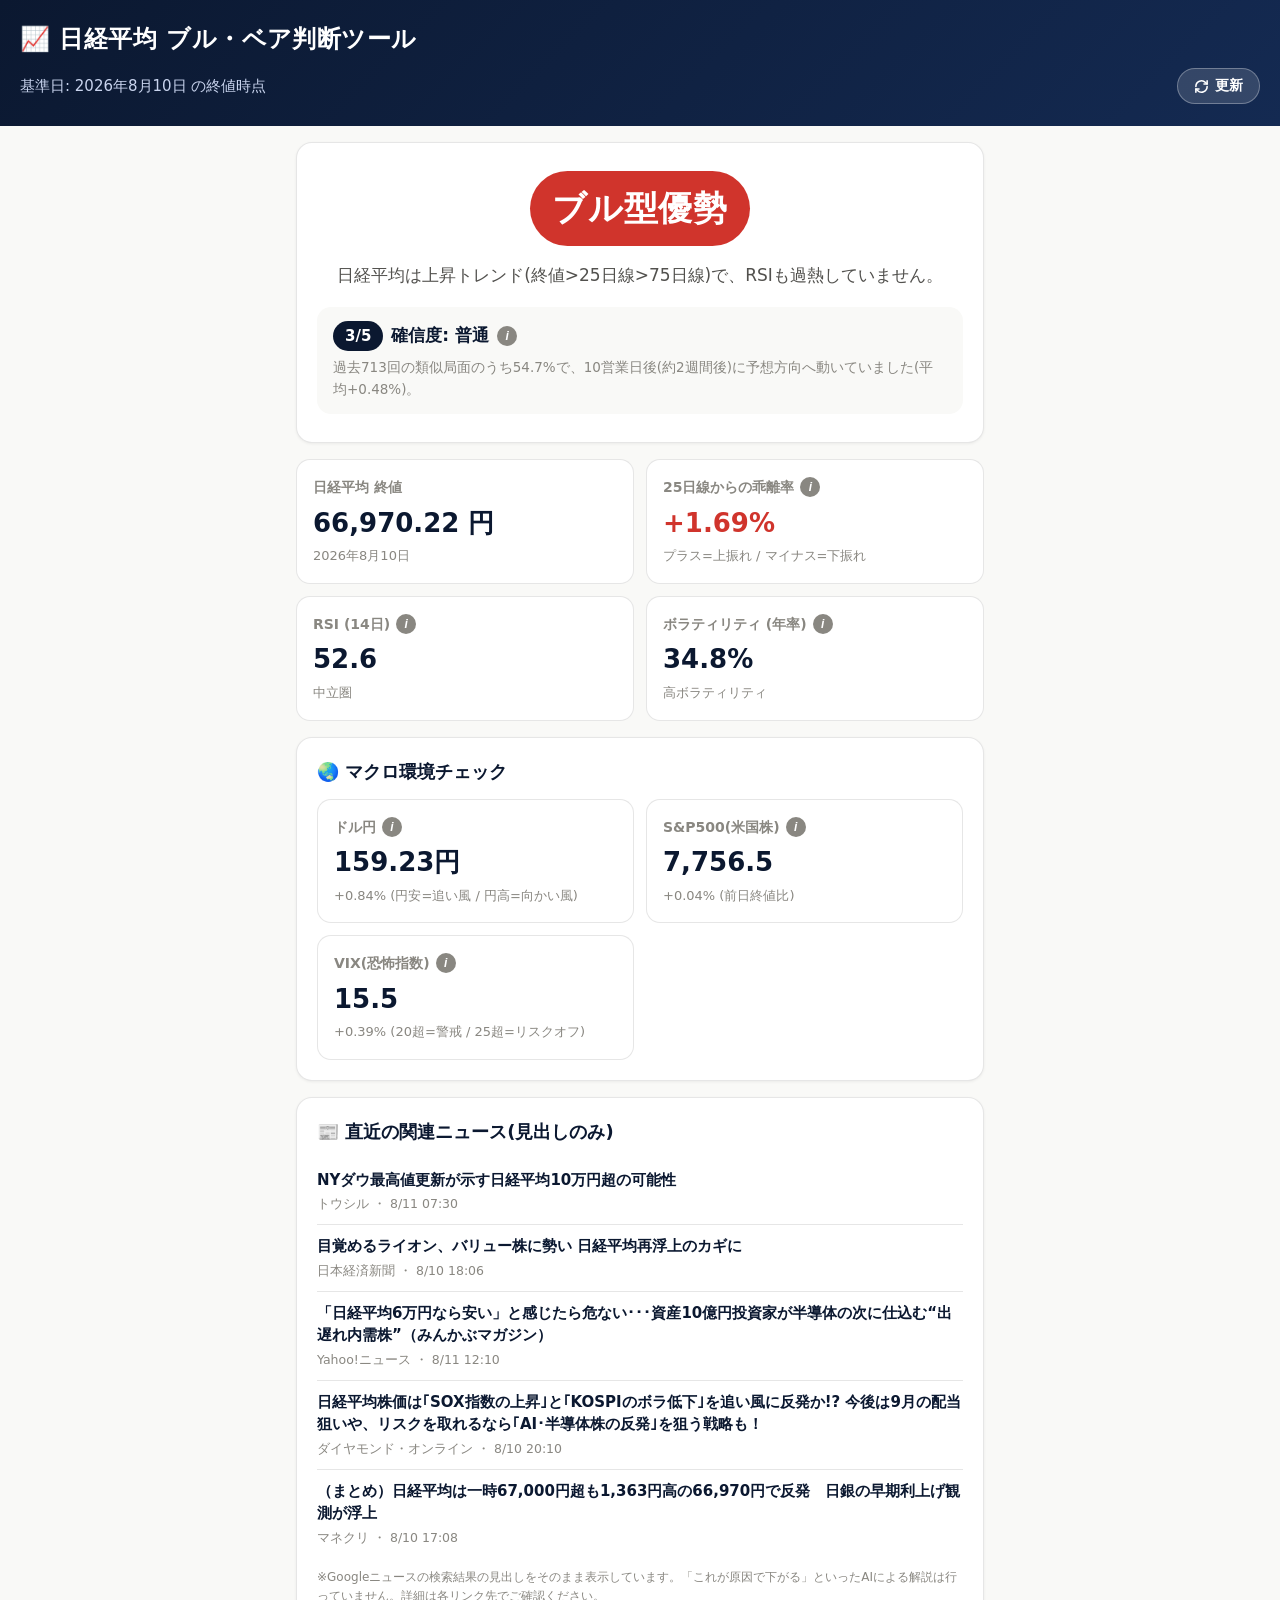
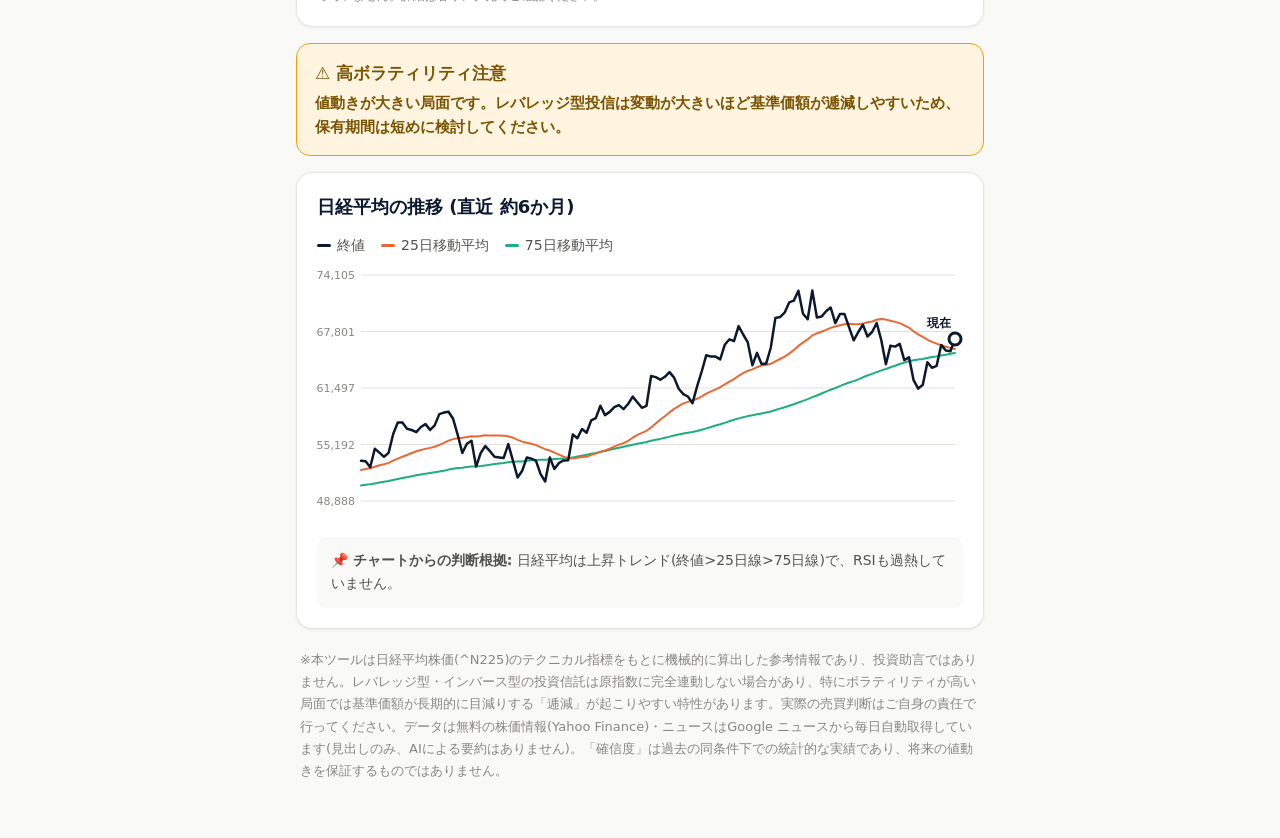
==== commit 65f844ad: "feat: 訓練/検証データで再現性を確認した「厳選ブル型」シグナルを追加 - バックテストのデータを2年→10年に拡大(下落局面を含め信頼性を向上) - 通常のブル/ベア判定の勝率が実際には50%台" ====
--- a/index.html
+++ b/index.html
@@ -219,6 +219,13 @@
     color: var(--text-muted);
     line-height: 1.6;
   }
+  .conviction-noedge {
+    margin-top: 8px;
+    font-size: 13.5px;
+    font-weight: 700;
+    color: var(--warn-text);
+    line-height: 1.6;
+  }
 
   .info-btn {
     display: inline-flex;
@@ -462,6 +469,7 @@
         <button class="info-btn" data-info="conviction">i</button>
       </div>
       <div class="conviction-sub" id="convictionSub"></div>
+      <div class="conviction-noedge" id="convictionNoEdge" hidden></div>
     </div>
   </div>
 
@@ -529,6 +537,7 @@
 
 <script>
 const SIGNAL_META = {
+  bull_strong:  { cls: "bull", label: "ブル型 高確度", caution: "🎯 厳選シグナル(発生頻度は低め)" },
   bull:         { cls: "bull", label: "ブル型優勢", caution: null },
   bull_caution: { cls: "bull", label: "ブル型優勢", caution: "⚠ 過熱感あり(買われすぎ)" },
   bear:         { cls: "bear", label: "ベア型優勢", caution: null },
@@ -563,7 +572,7 @@
   },
   conviction: {
     title: "確信度(5段階)とは",
-    body: "過去2年分のデータの中から「今日と同じ判定(トレンドの向き・過熱感の組み合わせ)」が出た日をすべて集め、その<b>約2週間後(10営業日後)</b>に実際どうなったかを集計した、統計的な実績値です。<br><br>例えば「過去に同じ判定が出た日が50回あり、そのうち32回で予想方向に動いていた」場合、勝率は64%となり、これを1〜5の5段階に変換して表示しています。<br><br><b>5に近いほど</b>過去の的中率が高かったことを、<b>1に近いほど</b>低かったことを示します。<br><br>⚠️ あくまで<b>過去の統計</b>であり、将来の値動きを保証するものではありません。サンプル数が少ない場合は参考程度としてください。",
+    body: "過去<b>10年分</b>(複数の下落局面を含む)のデータの中から「今日と同じ判定パターン」が出た日をすべて集め、その後(通常は約2週間後、「ブル型 高確度」のみ約1か月後)に実際どうなったかを集計した、統計的な実績値です。<br><br>例えば「過去に同じ判定が出た日が700回あり、そのうち380回で予想方向に動いていた」場合、勝率は54%となり、これを1〜5の5段階に変換して表示しています。<br><br><b>5に近いほど</b>過去の的中率が高かったことを、<b>1に近いほど</b>低かったことを示します。<br><br>⚠️ 訓練期間と検証期間に分けて検証した結果、<b>「ベア型優勢」は過去10年でコイントスより低い的中率</b>しか確認できていません(=下落を的中させる根拠として頼れません)。「ブル型優勢」も通常は五分五分に近い水準です。「ブル型 高確度」は条件を絞り込むことで検証期間でも70%台の的中率を確認できた、より厳選されたシグナルです。<br><br>あくまで<b>過去の統計</b>であり、将来の値動きを保証するものではありません。",
   },
 };
 
@@ -616,14 +625,25 @@
   document.getElementById("rationale").textContent = data.rationale;
 
   if (data.conviction) {
+    const c = data.conviction;
     const box = document.getElementById("convictionBox");
     box.hidden = false;
-    document.getElementById("convictionPill").textContent = `${data.conviction.level}/5`;
-    document.getElementById("convictionLevelLabel").textContent = `確信度: ${data.conviction.levelLabel}`;
-    const sign = data.conviction.avgForwardReturnPct >= 0 ? "+" : "";
-    document.getElementById("convictionSub").textContent =
-      `過去${data.conviction.sampleSize}回の類似局面のうち${data.conviction.successRatePct}%で、${data.conviction.horizonDays}営業日後(約2週間後)に予想方向へ動いていました(平均${sign}${data.conviction.avgForwardReturnPct}%)。` +
-      (data.conviction.lowSample ? "※サンプル数が少なく参考程度です。" : "");
+    document.getElementById("convictionPill").textContent = `${c.level}/5`;
+    document.getElementById("convictionLevelLabel").textContent = `確信度: ${c.levelLabel}`;
+    const sign = c.avgForwardReturnPct >= 0 ? "+" : "";
+    const aboutWeeks = c.horizonDays >= 18 ? "約1か月" : "約2週間";
+    let subText =
+      `過去${c.sampleSize}回の類似局面のうち${c.successRatePct}%で、${c.horizonDays}営業日後(${aboutWeeks}後)に予想方向へ動いていました(平均${sign}${c.avgForwardReturnPct}%)。` +
+      (c.lowSample ? "※サンプル数が少なく参考程度です。" : "");
+    document.getElementById("convictionSub").textContent = subText;
+
+    const noEdgeBox = document.getElementById("convictionNoEdge");
+    if (c.noEdge) {
+      noEdgeBox.hidden = false;
+      noEdgeBox.textContent = "⚠️ 過去の検証では、コイントス(五分五分)以下の的中率しか確認できていません。この判定を根拠に売買するのはおすすめしません。";
+    } else {
+      noEdgeBox.hidden = true;
+    }
   }
 
   document.getElementById("statPrice").textContent = fmtNum(data.price, 2) + " 円";
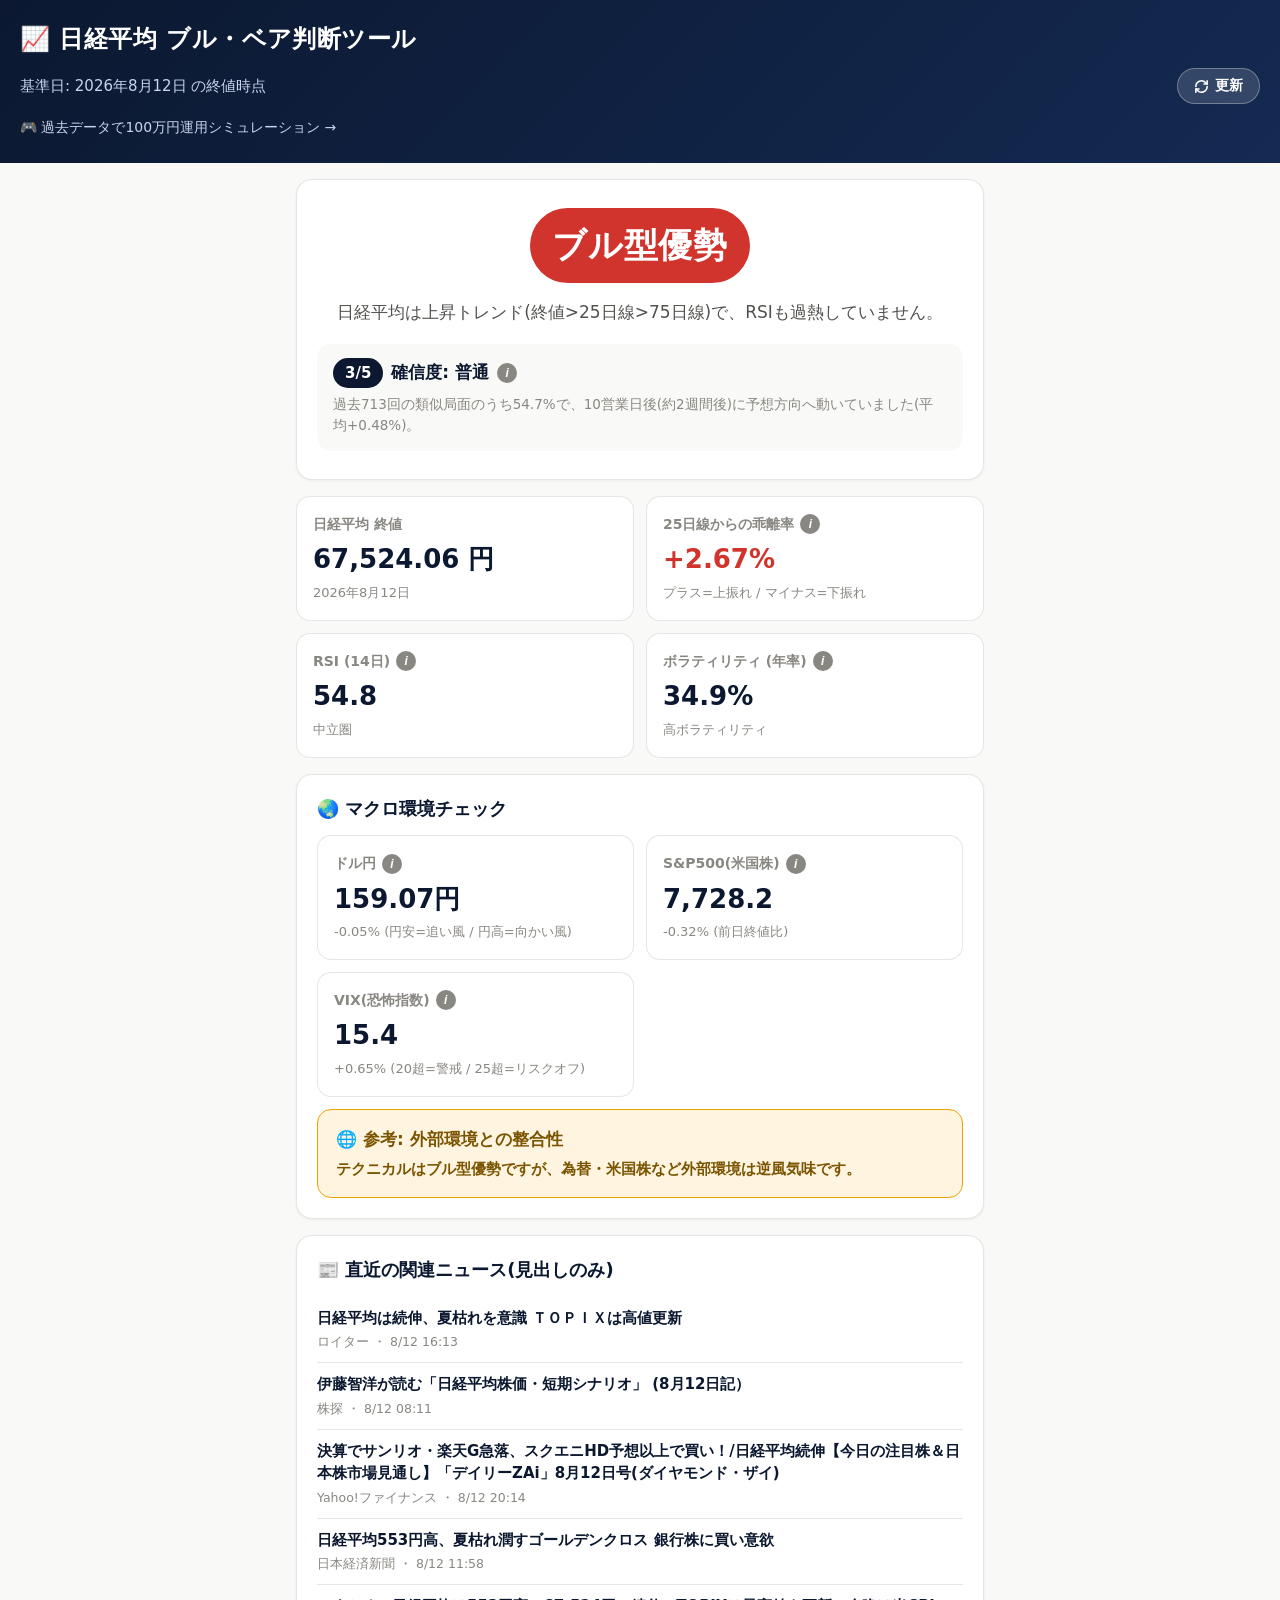
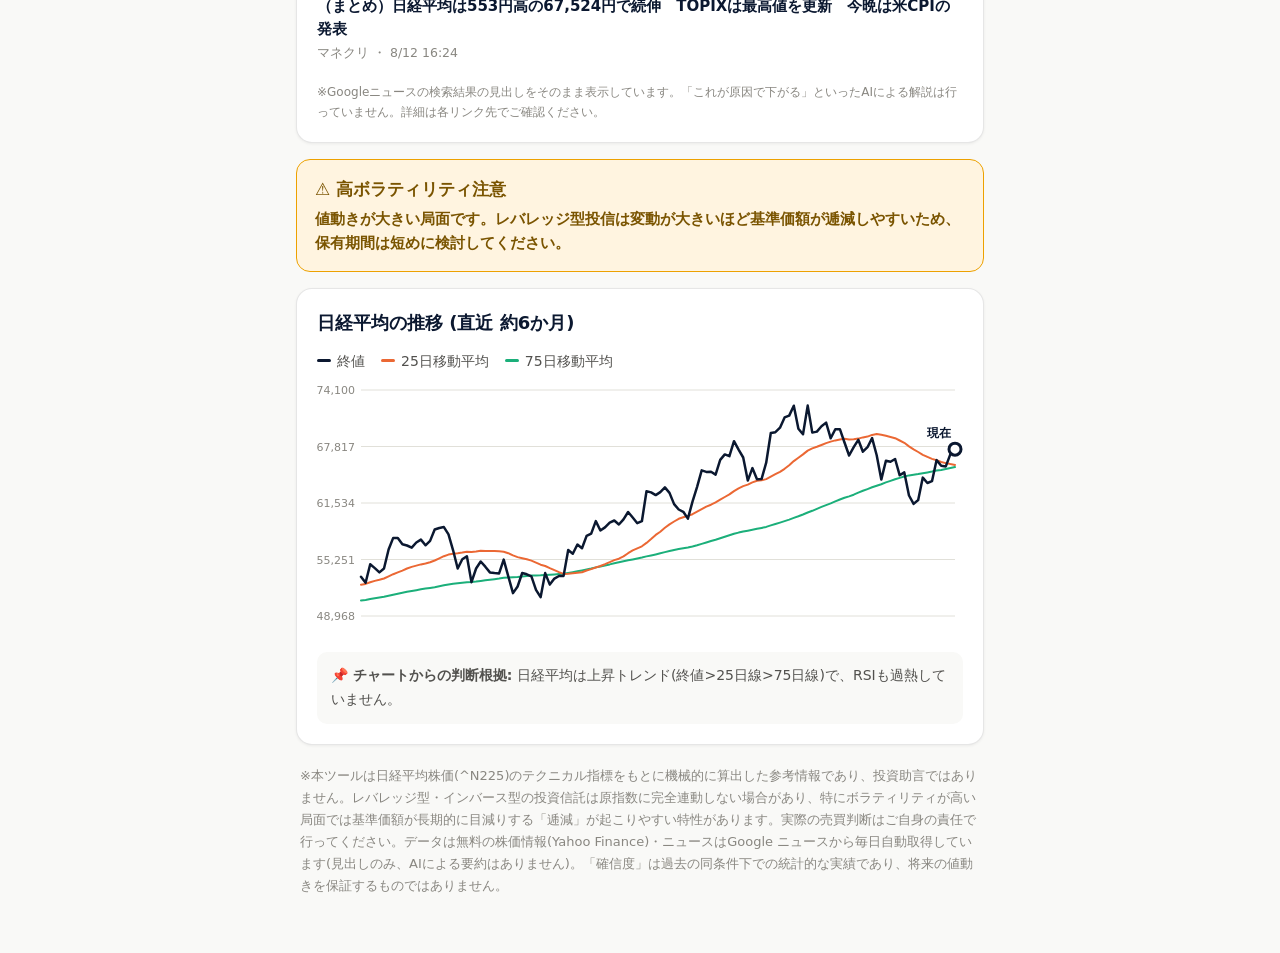
==== commit f38ae3d5: "feat: タイムトラベル・シミュレーション機能を追加 - CSSをstyle.cssに切り出してindex.html/simulate.htmlで共通化 - バックエンドで全期間(10年分)の日次シ" ====
--- a/index.html
+++ b/index.html
@@ -9,420 +9,7 @@
 <meta name="theme-color" content="#0b1830" />
 <title>日経平均 ブル・ベア判断ツール</title>
 <link rel="icon" href="data:image/svg+xml,<svg xmlns=%22http://www.w3.org/2000/svg%22 viewBox=%220 0 100 100%22><text y=%22.9em%22 font-size=%2290%22>📈</text></svg>" />
-<style>
-  :root {
-    color-scheme: light;
-    --surface-1: #fcfcfb;
-    --surface-2: #f9f9f7;
-    --card: #ffffff;
-    --text-primary: #0b1830;
-    --text-secondary: #52514e;
-    --text-muted: #898781;
-    --grid: #e1e0d9;
-    --border: rgba(11,11,11,0.10);
-    --navy: #0b1830;
-    --navy-2: #142a52;
-    --bull: #d0342c;      /* 日本の相場慣習: 上昇=赤 */
-    --bear: #2a5fd6;      /* 下降=青 */
-    --neutral: #6b6f76;
-    --warn-bg: #fff4e0;
-    --warn-border: #eda100;
-    --warn-text: #7a5400;
-    --series-sma25: #eb6834;
-    --series-sma75: #1baf7a;
-  }
-  @media (prefers-color-scheme: dark) {
-    :root:not([data-theme="light"]) {
-      color-scheme: dark;
-      --surface-1: #0d0d0d;
-      --surface-2: #141414;
-      --card: #1a1a19;
-      --text-primary: #ffffff;
-      --text-secondary: #c3c2b7;
-      --text-muted: #898781;
-      --grid: #2c2c2a;
-      --border: rgba(255,255,255,0.10);
-      --navy: #16294f;
-      --navy-2: #1f3a70;
-      --bull: #e66767;
-      --bear: #6f9bef;
-      --neutral: #9a9da3;
-      --warn-bg: #2a2210;
-      --warn-border: #c98500;
-      --warn-text: #f0c060;
-      --series-sma25: #d95926;
-      --series-sma75: #199e70;
-    }
-  }
-  :root[data-theme="dark"] {
-    color-scheme: dark;
-    --surface-1: #0d0d0d;
-    --surface-2: #141414;
-    --card: #1a1a19;
-    --text-primary: #ffffff;
-    --text-secondary: #c3c2b7;
-    --text-muted: #898781;
-    --grid: #2c2c2a;
-    --border: rgba(255,255,255,0.10);
-    --navy: #16294f;
-    --navy-2: #1f3a70;
-    --bull: #e66767;
-    --bear: #6f9bef;
-    --neutral: #9a9da3;
-    --warn-bg: #2a2210;
-    --warn-border: #c98500;
-    --warn-text: #f0c060;
-    --series-sma25: #d95926;
-    --series-sma75: #199e70;
-  }
-
-  * { box-sizing: border-box; -webkit-tap-highlight-color: transparent; }
-  html, body { margin: 0; padding: 0; overscroll-behavior-y: contain; }
-  body {
-    background: var(--surface-2);
-    color: var(--text-primary);
-    font-family: system-ui, -apple-system, "Segoe UI", "Hiragino Sans", "Yu Gothic", sans-serif;
-    font-size: 18px;
-    line-height: 1.6;
-    padding-bottom: calc(32px + env(safe-area-inset-bottom));
-  }
-
-  header {
-    background: linear-gradient(135deg, var(--navy), var(--navy-2));
-    color: #fff;
-    padding: calc(20px + env(safe-area-inset-top)) 20px 22px;
-  }
-  header h1 {
-    margin: 0 0 10px;
-    font-size: 24px;
-    font-weight: 800;
-    letter-spacing: 0.02em;
-  }
-  header .headerRow {
-    display: flex;
-    align-items: center;
-    justify-content: space-between;
-    gap: 10px;
-  }
-  header .updated {
-    font-size: 15px;
-    color: #c9d4ee;
-  }
-  .refresh-btn {
-    flex-shrink: 0;
-    display: inline-flex;
-    align-items: center;
-    gap: 6px;
-    background: rgba(255,255,255,0.14);
-    color: #fff;
-    border: 1px solid rgba(255,255,255,0.3);
-    border-radius: 999px;
-    padding: 8px 16px;
-    font-size: 14px;
-    font-weight: 700;
-    cursor: pointer;
-  }
-  .refresh-btn:active { background: rgba(255,255,255,0.3); }
-  .refresh-btn .spin { display: inline-flex; }
-  .refresh-btn.loading .spin { animation: spin 0.8s linear infinite; }
-  @keyframes spin { to { transform: rotate(360deg); } }
-
-  #pullIndicator {
-    position: fixed;
-    top: calc(6px + env(safe-area-inset-top));
-    left: 50%;
-    width: 42px; height: 42px;
-    border-radius: 50%;
-    background: var(--navy);
-    color: #fff;
-    display: flex; align-items: center; justify-content: center;
-    font-size: 18px;
-    z-index: 50;
-    box-shadow: 0 2px 8px rgba(0,0,0,0.25);
-    transform: translate(-50%, -120%);
-    opacity: 0;
-    pointer-events: none;
-  }
-  #pullIndicator .spin { display: inline-flex; }
-  #pullIndicator .spin.spinning { animation: spin 0.8s linear infinite; }
-
-  main {
-    max-width: 720px;
-    margin: 0 auto;
-    padding: 16px;
-    display: flex;
-    flex-direction: column;
-    gap: 16px;
-  }
-
-  .card {
-    background: var(--card);
-    border: 1px solid var(--border);
-    border-radius: 16px;
-    padding: 20px;
-    box-shadow: 0 1px 3px rgba(0,0,0,0.06);
-  }
-
-  .signal-card { text-align: center; padding: 28px 20px; }
-  .signal-badge {
-    display: inline-block;
-    font-size: 34px;
-    font-weight: 900;
-    padding: 10px 22px;
-    border-radius: 999px;
-    color: #fff;
-    letter-spacing: 0.02em;
-  }
-  .signal-badge.bull { background: var(--bull); }
-  .signal-badge.bear { background: var(--bear); }
-  .signal-badge.wait { background: var(--neutral); }
-  .signal-caution-tag[hidden] { display: none; }
-  .signal-caution-tag {
-    display: block;
-    margin-top: 10px;
-    font-size: 16px;
-    font-weight: 700;
-    color: var(--warn-text);
-  }
-  .signal-rationale {
-    margin-top: 16px;
-    font-size: 17px;
-    color: var(--text-secondary);
-  }
-
-  .conviction-box {
-    margin-top: 18px;
-    padding: 14px 16px;
-    background: var(--surface-2);
-    border-radius: 14px;
-    text-align: left;
-  }
-  .conviction-row {
-    display: flex;
-    align-items: center;
-    gap: 8px;
-    font-weight: 800;
-    font-size: 17px;
-  }
-  .conviction-pill {
-    background: var(--navy);
-    color: #fff;
-    border-radius: 999px;
-    padding: 3px 12px;
-    font-size: 15px;
-    font-weight: 800;
-    flex-shrink: 0;
-  }
-  .conviction-sub {
-    margin-top: 6px;
-    font-size: 13.5px;
-    color: var(--text-muted);
-    line-height: 1.6;
-  }
-  .conviction-noedge {
-    margin-top: 8px;
-    font-size: 13.5px;
-    font-weight: 700;
-    color: var(--warn-text);
-    line-height: 1.6;
-  }
-
-  .info-btn {
-    display: inline-flex;
-    align-items: center;
-    justify-content: center;
-    width: 20px;
-    height: 20px;
-    border-radius: 50%;
-    background: var(--text-muted);
-    color: var(--card);
-    border: none;
-    font-size: 12px;
-    font-weight: 800;
-    font-style: italic;
-    cursor: pointer;
-    vertical-align: middle;
-    padding: 0;
-    flex-shrink: 0;
-  }
-
-  .info-overlay {
-    position: fixed;
-    inset: 0;
-    background: rgba(0,0,0,0.5);
-    display: flex;
-    align-items: flex-end;
-    z-index: 100;
-  }
-  .info-overlay[hidden] { display: none; }
-  .info-modal {
-    background: var(--card);
-    width: 100%;
-    max-width: 560px;
-    margin: 0 auto;
-    border-radius: 20px 20px 0 0;
-    padding: 22px 22px calc(22px + env(safe-area-inset-bottom));
-    max-height: 78vh;
-    overflow-y: auto;
-  }
-  .info-modal-header {
-    display: flex;
-    align-items: center;
-    justify-content: space-between;
-    margin-bottom: 12px;
-  }
-  .info-modal-header span {
-    font-size: 20px;
-    font-weight: 800;
-  }
-  .info-modal-header button {
-    background: var(--surface-2);
-    border: none;
-    width: 32px; height: 32px;
-    border-radius: 50%;
-    font-size: 16px;
-    color: var(--text-primary);
-    cursor: pointer;
-  }
-  .info-modal-body {
-    font-size: 16px;
-    color: var(--text-secondary);
-    line-height: 1.8;
-  }
-  .info-modal-body b { color: var(--text-primary); }
-
-  .stat-grid {
-    display: grid;
-    grid-template-columns: 1fr 1fr;
-    gap: 12px;
-  }
-  .stat-tile {
-    background: var(--card);
-    border: 1px solid var(--border);
-    border-radius: 14px;
-    padding: 16px;
-  }
-  .stat-tile .label {
-    font-size: 14px;
-    color: var(--text-muted);
-    font-weight: 600;
-    display: flex;
-    align-items: center;
-    gap: 6px;
-  }
-  .stat-tile .value {
-    font-size: 26px;
-    font-weight: 800;
-    margin-top: 4px;
-    font-variant-numeric: tabular-nums;
-  }
-  .stat-tile .sub {
-    font-size: 13px;
-    color: var(--text-muted);
-    margin-top: 2px;
-  }
-  .up { color: var(--bull); }
-  .down { color: var(--bear); }
-
-  .warn-box {
-    background: var(--warn-bg);
-    border: 1px solid var(--warn-border);
-    color: var(--warn-text);
-    border-radius: 14px;
-    padding: 16px 18px;
-    font-size: 15px;
-    font-weight: 600;
-  }
-  .warn-box .title { font-size: 17px; font-weight: 800; margin-bottom: 4px; }
-
-  .card h2 {
-    font-size: 18px;
-    margin: 0 0 12px;
-    font-weight: 800;
-    display: flex;
-    align-items: center;
-    gap: 6px;
-  }
-
-  .legend {
-    display: flex;
-    gap: 16px;
-    flex-wrap: wrap;
-    font-size: 14px;
-    color: var(--text-secondary);
-    margin-bottom: 8px;
-  }
-  .legend span { display: inline-flex; align-items: center; gap: 6px; }
-  .legend i { width: 14px; height: 3px; border-radius: 2px; display: inline-block; }
-
-  #chartWrap { position: relative; touch-action: pan-y; }
-  #tooltip {
-    position: absolute;
-    pointer-events: none;
-    background: var(--navy);
-    color: #fff;
-    font-size: 13px;
-    padding: 8px 10px;
-    border-radius: 8px;
-    line-height: 1.5;
-    transform: translate(-50%, -110%);
-    white-space: nowrap;
-    opacity: 0;
-    transition: opacity 0.1s;
-    z-index: 5;
-  }
-  .chart-annotation {
-    margin-top: 12px;
-    padding: 12px 14px;
-    background: var(--surface-2);
-    border-radius: 10px;
-    font-size: 14px;
-    color: var(--text-secondary);
-    line-height: 1.7;
-  }
-
-  .news-item {
-    display: block;
-    padding: 10px 0;
-    border-bottom: 1px solid var(--border);
-    text-decoration: none;
-    color: inherit;
-  }
-  .news-item:last-child { border-bottom: none; }
-  .news-title {
-    font-size: 15px;
-    font-weight: 700;
-    color: var(--text-primary);
-    line-height: 1.5;
-  }
-  .news-meta {
-    font-size: 12.5px;
-    color: var(--text-muted);
-    margin-top: 3px;
-  }
-  .news-hint {
-    font-size: 12px;
-    color: var(--text-muted);
-    margin-top: 10px;
-    line-height: 1.6;
-  }
-
-  footer {
-    max-width: 720px;
-    margin: 0 auto;
-    padding: 4px 20px 24px;
-    color: var(--text-muted);
-    font-size: 13px;
-    line-height: 1.7;
-  }
-
-  .loading, .error {
-    text-align: center;
-    padding: 60px 20px;
-    color: var(--text-muted);
-    font-size: 16px;
-  }
-</style>
+<link rel="stylesheet" href="style.css" />
 </head>
 <body>
 <div id="pullIndicator"><span class="spin" id="pullIcon">
@@ -437,6 +24,7 @@
       <svg width="15" height="15" viewBox="0 0 24 24" fill="none" stroke="currentColor" stroke-width="2.5" stroke-linecap="round" stroke-linejoin="round"><path d="M3 12a9 9 0 0 1 15.4-6.36L21 8"/><path d="M21 3v5h-5"/><path d="M21 12a9 9 0 0 1-15.4 6.36L3 16"/><path d="M8 16H3v5"/></svg>
     </span> 更新</button>
   </div>
+  <a class="nav-link" href="simulate.html">🎮 過去データで100万円運用シミュレーション →</a>
 </header>
 
 <main id="app">
--- a/style.css
+++ b/style.css
@@ -0,0 +1,558 @@
+:root {
+  color-scheme: light;
+  --surface-1: #fcfcfb;
+  --surface-2: #f9f9f7;
+  --card: #ffffff;
+  --text-primary: #0b1830;
+  --text-secondary: #52514e;
+  --text-muted: #898781;
+  --grid: #e1e0d9;
+  --border: rgba(11,11,11,0.10);
+  --navy: #0b1830;
+  --navy-2: #142a52;
+  --bull: #d0342c;      /* 日本の相場慣習: 上昇=赤 */
+  --bear: #2a5fd6;      /* 下降=青 */
+  --neutral: #6b6f76;
+  --warn-bg: #fff4e0;
+  --warn-border: #eda100;
+  --warn-text: #7a5400;
+  --series-sma25: #eb6834;
+  --series-sma75: #1baf7a;
+  --game-gold: #eda100;
+}
+@media (prefers-color-scheme: dark) {
+  :root:not([data-theme="light"]) {
+    color-scheme: dark;
+    --surface-1: #0d0d0d;
+    --surface-2: #141414;
+    --card: #1a1a19;
+    --text-primary: #ffffff;
+    --text-secondary: #c3c2b7;
+    --text-muted: #898781;
+    --grid: #2c2c2a;
+    --border: rgba(255,255,255,0.10);
+    --navy: #16294f;
+    --navy-2: #1f3a70;
+    --bull: #e66767;
+    --bear: #6f9bef;
+    --neutral: #9a9da3;
+    --warn-bg: #2a2210;
+    --warn-border: #c98500;
+    --warn-text: #f0c060;
+    --series-sma25: #d95926;
+    --series-sma75: #199e70;
+    --game-gold: #c98500;
+  }
+}
+:root[data-theme="dark"] {
+  color-scheme: dark;
+  --surface-1: #0d0d0d;
+  --surface-2: #141414;
+  --card: #1a1a19;
+  --text-primary: #ffffff;
+  --text-secondary: #c3c2b7;
+  --text-muted: #898781;
+  --grid: #2c2c2a;
+  --border: rgba(255,255,255,0.10);
+  --navy: #16294f;
+  --navy-2: #1f3a70;
+  --bull: #e66767;
+  --bear: #6f9bef;
+  --neutral: #9a9da3;
+  --warn-bg: #2a2210;
+  --warn-border: #c98500;
+  --warn-text: #f0c060;
+  --series-sma25: #d95926;
+  --series-sma75: #199e70;
+  --game-gold: #c98500;
+}
+
+* { box-sizing: border-box; -webkit-tap-highlight-color: transparent; }
+html, body { margin: 0; padding: 0; overscroll-behavior-y: contain; }
+body {
+  background: var(--surface-2);
+  color: var(--text-primary);
+  font-family: system-ui, -apple-system, "Segoe UI", "Hiragino Sans", "Yu Gothic", sans-serif;
+  font-size: 18px;
+  line-height: 1.6;
+  padding-bottom: calc(32px + env(safe-area-inset-bottom));
+}
+
+header {
+  background: linear-gradient(135deg, var(--navy), var(--navy-2));
+  color: #fff;
+  padding: calc(20px + env(safe-area-inset-top)) 20px 22px;
+}
+header h1 {
+  margin: 0 0 10px;
+  font-size: 24px;
+  font-weight: 800;
+  letter-spacing: 0.02em;
+}
+header .headerRow {
+  display: flex;
+  align-items: center;
+  justify-content: space-between;
+  gap: 10px;
+}
+header .updated {
+  font-size: 15px;
+  color: #c9d4ee;
+}
+header .nav-link {
+  font-size: 14px;
+  color: #c9d4ee;
+  text-decoration: none;
+  display: inline-flex;
+  align-items: center;
+  gap: 4px;
+  margin-top: 12px;
+}
+.refresh-btn {
+  flex-shrink: 0;
+  display: inline-flex;
+  align-items: center;
+  gap: 6px;
+  background: rgba(255,255,255,0.14);
+  color: #fff;
+  border: 1px solid rgba(255,255,255,0.3);
+  border-radius: 999px;
+  padding: 8px 16px;
+  font-size: 14px;
+  font-weight: 700;
+  cursor: pointer;
+}
+.refresh-btn:active { background: rgba(255,255,255,0.3); }
+.refresh-btn .spin { display: inline-flex; }
+.refresh-btn.loading .spin { animation: spin 0.8s linear infinite; }
+@keyframes spin { to { transform: rotate(360deg); } }
+
+#pullIndicator {
+  position: fixed;
+  top: calc(6px + env(safe-area-inset-top));
+  left: 50%;
+  width: 42px; height: 42px;
+  border-radius: 50%;
+  background: var(--navy);
+  color: #fff;
+  display: flex; align-items: center; justify-content: center;
+  font-size: 18px;
+  z-index: 50;
+  box-shadow: 0 2px 8px rgba(0,0,0,0.25);
+  transform: translate(-50%, -120%);
+  opacity: 0;
+  pointer-events: none;
+}
+#pullIndicator .spin { display: inline-flex; }
+#pullIndicator .spin.spinning { animation: spin 0.8s linear infinite; }
+
+main {
+  max-width: 720px;
+  margin: 0 auto;
+  padding: 16px;
+  display: flex;
+  flex-direction: column;
+  gap: 16px;
+}
+
+.card {
+  background: var(--card);
+  border: 1px solid var(--border);
+  border-radius: 16px;
+  padding: 20px;
+  box-shadow: 0 1px 3px rgba(0,0,0,0.06);
+}
+
+.signal-card { text-align: center; padding: 28px 20px; }
+.signal-badge {
+  display: inline-block;
+  font-size: 34px;
+  font-weight: 900;
+  padding: 10px 22px;
+  border-radius: 999px;
+  color: #fff;
+  letter-spacing: 0.02em;
+}
+.signal-badge.bull { background: var(--bull); }
+.signal-badge.bear { background: var(--bear); }
+.signal-badge.wait { background: var(--neutral); }
+.signal-caution-tag[hidden] { display: none; }
+.signal-caution-tag {
+  display: block;
+  margin-top: 10px;
+  font-size: 16px;
+  font-weight: 700;
+  color: var(--warn-text);
+}
+.signal-rationale {
+  margin-top: 16px;
+  font-size: 17px;
+  color: var(--text-secondary);
+}
+
+.conviction-box {
+  margin-top: 18px;
+  padding: 14px 16px;
+  background: var(--surface-2);
+  border-radius: 14px;
+  text-align: left;
+}
+.conviction-row {
+  display: flex;
+  align-items: center;
+  gap: 8px;
+  font-weight: 800;
+  font-size: 17px;
+}
+.conviction-pill {
+  background: var(--navy);
+  color: #fff;
+  border-radius: 999px;
+  padding: 3px 12px;
+  font-size: 15px;
+  font-weight: 800;
+  flex-shrink: 0;
+}
+.conviction-sub {
+  margin-top: 6px;
+  font-size: 13.5px;
+  color: var(--text-muted);
+  line-height: 1.6;
+}
+.conviction-noedge {
+  margin-top: 8px;
+  font-size: 13.5px;
+  font-weight: 700;
+  color: var(--warn-text);
+  line-height: 1.6;
+}
+
+.info-btn {
+  display: inline-flex;
+  align-items: center;
+  justify-content: center;
+  width: 20px;
+  height: 20px;
+  border-radius: 50%;
+  background: var(--text-muted);
+  color: var(--card);
+  border: none;
+  font-size: 12px;
+  font-weight: 800;
+  font-style: italic;
+  cursor: pointer;
+  vertical-align: middle;
+  padding: 0;
+  flex-shrink: 0;
+}
+
+.info-overlay {
+  position: fixed;
+  inset: 0;
+  background: rgba(0,0,0,0.5);
+  display: flex;
+  align-items: flex-end;
+  z-index: 100;
+}
+.info-overlay[hidden] { display: none; }
+.info-modal {
+  background: var(--card);
+  width: 100%;
+  max-width: 560px;
+  margin: 0 auto;
+  border-radius: 20px 20px 0 0;
+  padding: 22px 22px calc(22px + env(safe-area-inset-bottom));
+  max-height: 78vh;
+  overflow-y: auto;
+}
+.info-modal-header {
+  display: flex;
+  align-items: center;
+  justify-content: space-between;
+  margin-bottom: 12px;
+}
+.info-modal-header span {
+  font-size: 20px;
+  font-weight: 800;
+}
+.info-modal-header button {
+  background: var(--surface-2);
+  border: none;
+  width: 32px; height: 32px;
+  border-radius: 50%;
+  font-size: 16px;
+  color: var(--text-primary);
+  cursor: pointer;
+}
+.info-modal-body {
+  font-size: 16px;
+  color: var(--text-secondary);
+  line-height: 1.8;
+}
+.info-modal-body b { color: var(--text-primary); }
+
+.stat-grid {
+  display: grid;
+  grid-template-columns: 1fr 1fr;
+  gap: 12px;
+}
+.stat-tile {
+  background: var(--card);
+  border: 1px solid var(--border);
+  border-radius: 14px;
+  padding: 16px;
+}
+.stat-tile .label {
+  font-size: 14px;
+  color: var(--text-muted);
+  font-weight: 600;
+  display: flex;
+  align-items: center;
+  gap: 6px;
+}
+.stat-tile .value {
+  font-size: 26px;
+  font-weight: 800;
+  margin-top: 4px;
+  font-variant-numeric: tabular-nums;
+}
+.stat-tile .sub {
+  font-size: 13px;
+  color: var(--text-muted);
+  margin-top: 2px;
+}
+.up { color: var(--bull); }
+.down { color: var(--bear); }
+
+.warn-box {
+  background: var(--warn-bg);
+  border: 1px solid var(--warn-border);
+  color: var(--warn-text);
+  border-radius: 14px;
+  padding: 16px 18px;
+  font-size: 15px;
+  font-weight: 600;
+}
+.warn-box .title { font-size: 17px; font-weight: 800; margin-bottom: 4px; }
+
+.card h2 {
+  font-size: 18px;
+  margin: 0 0 12px;
+  font-weight: 800;
+  display: flex;
+  align-items: center;
+  gap: 6px;
+}
+
+.legend {
+  display: flex;
+  gap: 16px;
+  flex-wrap: wrap;
+  font-size: 14px;
+  color: var(--text-secondary);
+  margin-bottom: 8px;
+}
+.legend span { display: inline-flex; align-items: center; gap: 6px; }
+.legend i { width: 14px; height: 3px; border-radius: 2px; display: inline-block; }
+
+#chartWrap { position: relative; touch-action: pan-y; }
+#tooltip {
+  position: absolute;
+  pointer-events: none;
+  background: var(--navy);
+  color: #fff;
+  font-size: 13px;
+  padding: 8px 10px;
+  border-radius: 8px;
+  line-height: 1.5;
+  transform: translate(-50%, -110%);
+  white-space: nowrap;
+  opacity: 0;
+  transition: opacity 0.1s;
+  z-index: 5;
+}
+.chart-annotation {
+  margin-top: 12px;
+  padding: 12px 14px;
+  background: var(--surface-2);
+  border-radius: 10px;
+  font-size: 14px;
+  color: var(--text-secondary);
+  line-height: 1.7;
+}
+
+.news-item {
+  display: block;
+  padding: 10px 0;
+  border-bottom: 1px solid var(--border);
+  text-decoration: none;
+  color: inherit;
+}
+.news-item:last-child { border-bottom: none; }
+.news-title {
+  font-size: 15px;
+  font-weight: 700;
+  color: var(--text-primary);
+  line-height: 1.5;
+}
+.news-meta {
+  font-size: 12.5px;
+  color: var(--text-muted);
+  margin-top: 3px;
+}
+.news-hint {
+  font-size: 12px;
+  color: var(--text-muted);
+  margin-top: 10px;
+  line-height: 1.6;
+}
+
+footer {
+  max-width: 720px;
+  margin: 0 auto;
+  padding: 4px 20px 24px;
+  color: var(--text-muted);
+  font-size: 13px;
+  line-height: 1.7;
+}
+
+.loading, .error {
+  text-align: center;
+  padding: 60px 20px;
+  color: var(--text-muted);
+  font-size: 16px;
+}
+
+/* --- シミュレーションページ用 --- */
+.control-row {
+  margin-bottom: 16px;
+}
+.control-row label {
+  display: block;
+  font-size: 14px;
+  font-weight: 700;
+  color: var(--text-secondary);
+  margin-bottom: 8px;
+}
+.chip-row {
+  display: flex;
+  gap: 8px;
+  flex-wrap: wrap;
+}
+.chip {
+  background: var(--surface-2);
+  border: 1px solid var(--border);
+  border-radius: 999px;
+  padding: 8px 16px;
+  font-size: 14px;
+  font-weight: 700;
+  color: var(--text-primary);
+  cursor: pointer;
+}
+.chip.active {
+  background: var(--navy);
+  border-color: var(--navy);
+  color: #fff;
+}
+.control-row input[type="number"] {
+  width: 100%;
+  font-size: 20px;
+  font-weight: 800;
+  padding: 12px 14px;
+  border-radius: 12px;
+  border: 1px solid var(--border);
+  background: var(--surface-1);
+  color: var(--text-primary);
+  font-variant-numeric: tabular-nums;
+}
+.control-row input[type="range"] {
+  width: 100%;
+  accent-color: var(--navy);
+}
+.range-value {
+  font-size: 20px;
+  font-weight: 800;
+  color: var(--navy);
+  text-align: center;
+  margin-top: 4px;
+}
+:root[data-theme="dark"] .range-value,
+@media (prefers-color-scheme: dark) {
+  :root:not([data-theme="light"]) .range-value { color: #fff; }
+}
+:root[data-theme="dark"] .range-value { color: #fff; }
+
+.run-btn {
+  width: 100%;
+  background: linear-gradient(135deg, var(--navy), var(--navy-2));
+  color: #fff;
+  border: none;
+  border-radius: 999px;
+  padding: 16px;
+  font-size: 18px;
+  font-weight: 800;
+  cursor: pointer;
+}
+.run-btn:active { opacity: 0.85; }
+
+.result-hero {
+  text-align: center;
+  padding: 8px 0 4px;
+}
+.result-hero .from {
+  font-size: 15px;
+  color: var(--text-muted);
+}
+.result-hero .arrow {
+  font-size: 22px;
+  margin: 6px 0;
+  color: var(--text-muted);
+}
+.result-hero .to {
+  font-size: 38px;
+  font-weight: 900;
+  font-variant-numeric: tabular-nums;
+}
+.result-hero .pct {
+  font-size: 18px;
+  font-weight: 800;
+  margin-top: 4px;
+}
+
+.compare-row {
+  display: flex;
+  justify-content: space-between;
+  align-items: center;
+  padding: 12px 0;
+  border-top: 1px solid var(--border);
+  margin-top: 16px;
+}
+.compare-row:first-of-type { border-top: none; margin-top: 8px; }
+.compare-row .name { font-size: 15px; color: var(--text-secondary); font-weight: 700; }
+.compare-row .amount { font-size: 17px; font-weight: 800; font-variant-numeric: tabular-nums; }
+
+.comment-box {
+  margin-top: 16px;
+  padding: 16px 18px;
+  background: var(--surface-2);
+  border-radius: 14px;
+  font-size: 16px;
+  font-weight: 700;
+  line-height: 1.7;
+  text-align: center;
+}
+
+.mini-stat-row {
+  display: flex;
+  gap: 12px;
+  margin-top: 14px;
+}
+.mini-stat {
+  flex: 1;
+  text-align: center;
+  padding: 10px;
+  background: var(--surface-2);
+  border-radius: 12px;
+}
+.mini-stat .label { font-size: 12px; color: var(--text-muted); font-weight: 700; }
+.mini-stat .value { font-size: 18px; font-weight: 800; margin-top: 2px; }
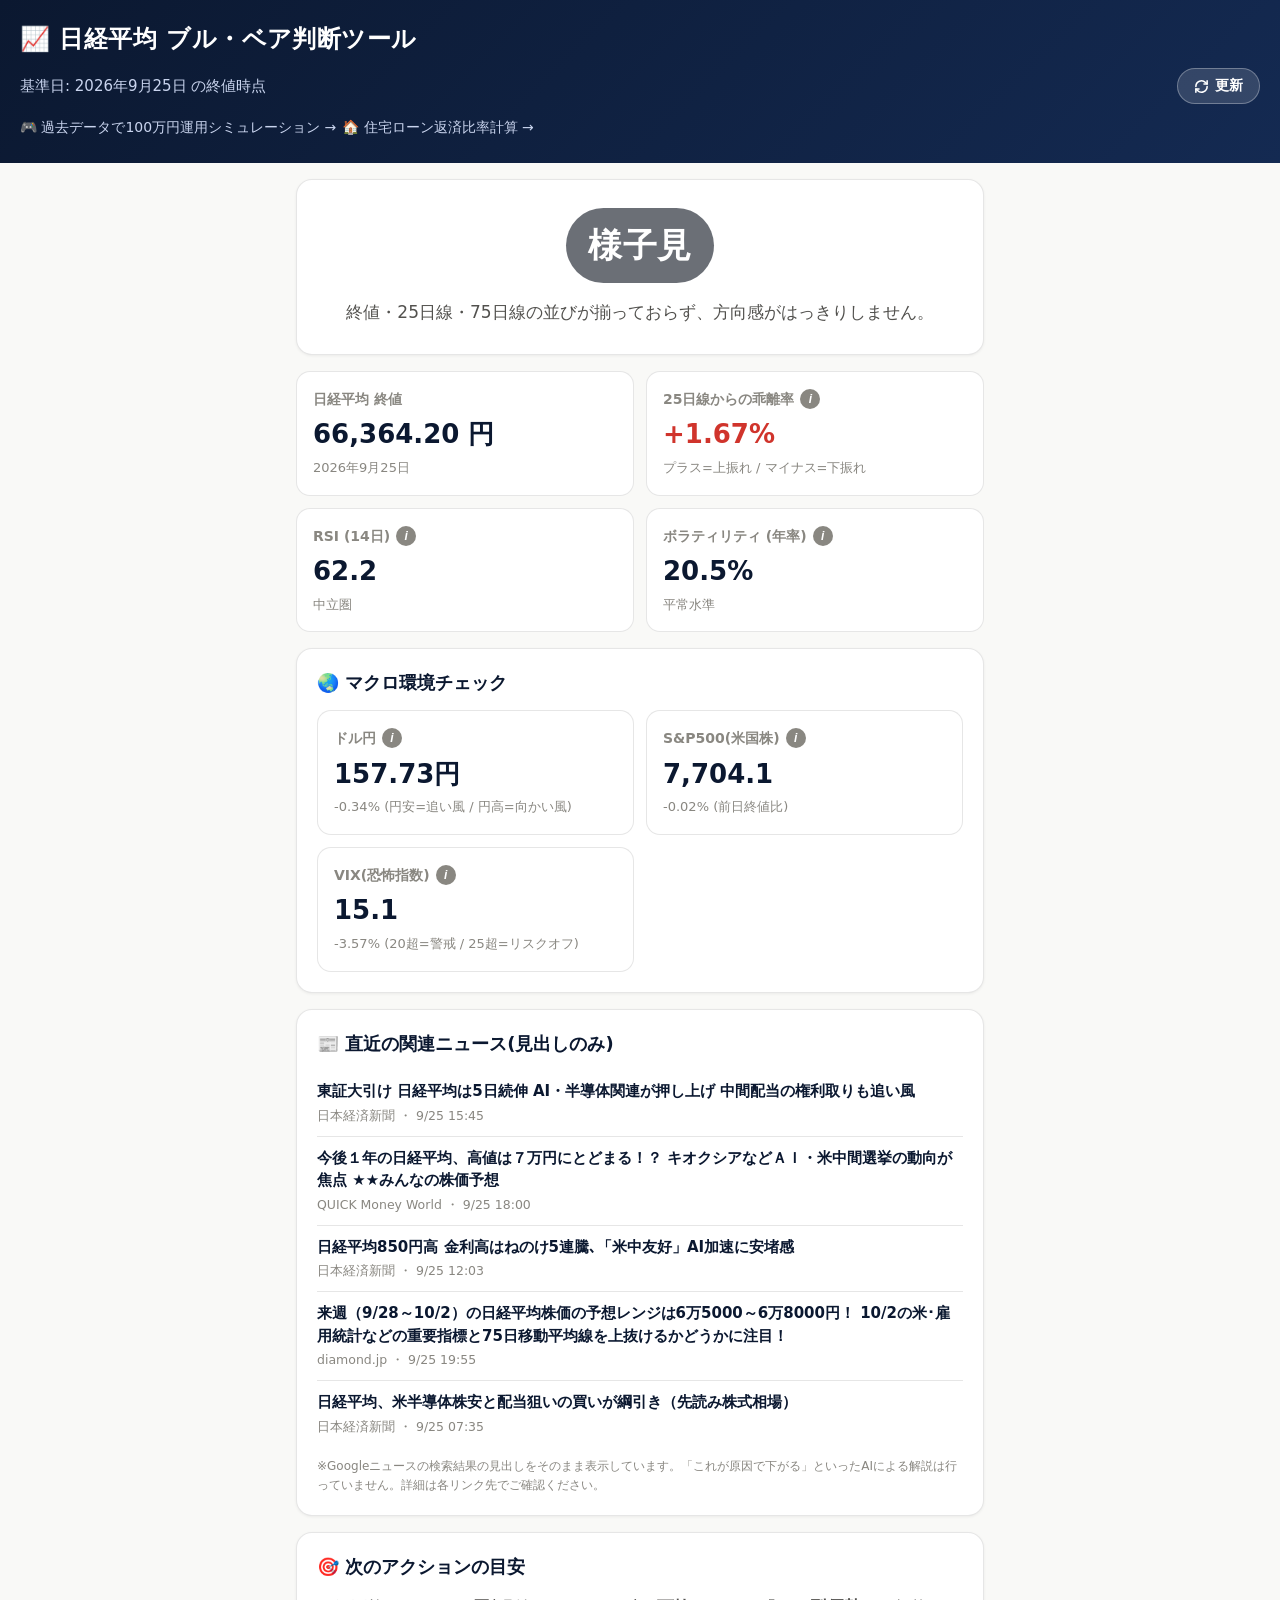
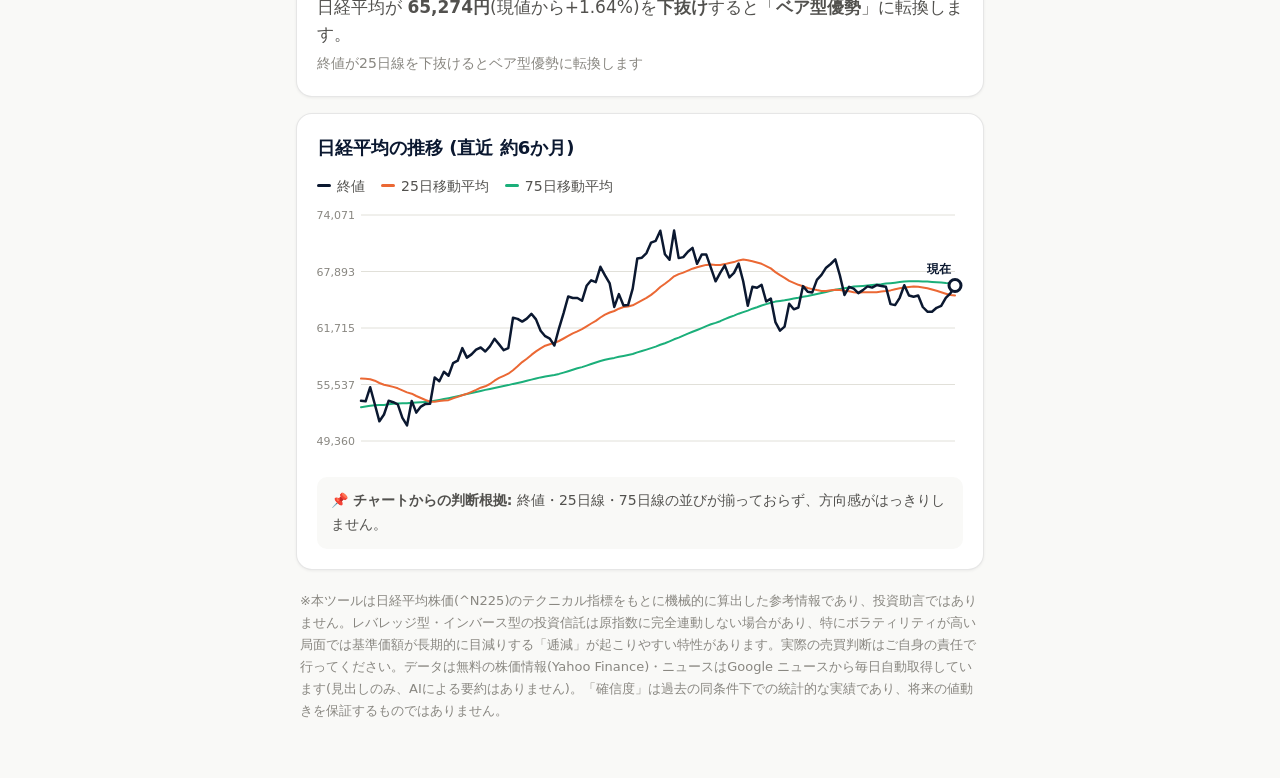
==== commit 10708170: "feat: 住宅ローン返済比率計算ページを追加 借入金額・借入期間・審査金利・年収(+他の借入)から元利均等返済の 月々返済額を算出し、年収に対する返済比率を表示する。 トップページからリンク。  C" ====
--- a/index.html
+++ b/index.html
@@ -25,6 +25,7 @@
     </span> 更新</button>
   </div>
   <a class="nav-link" href="simulate.html">🎮 過去データで100万円運用シミュレーション →</a>
+  <a class="nav-link" href="mortgage.html">🏠 住宅ローン返済比率計算 →</a>
 </header>
 
 <main id="app">
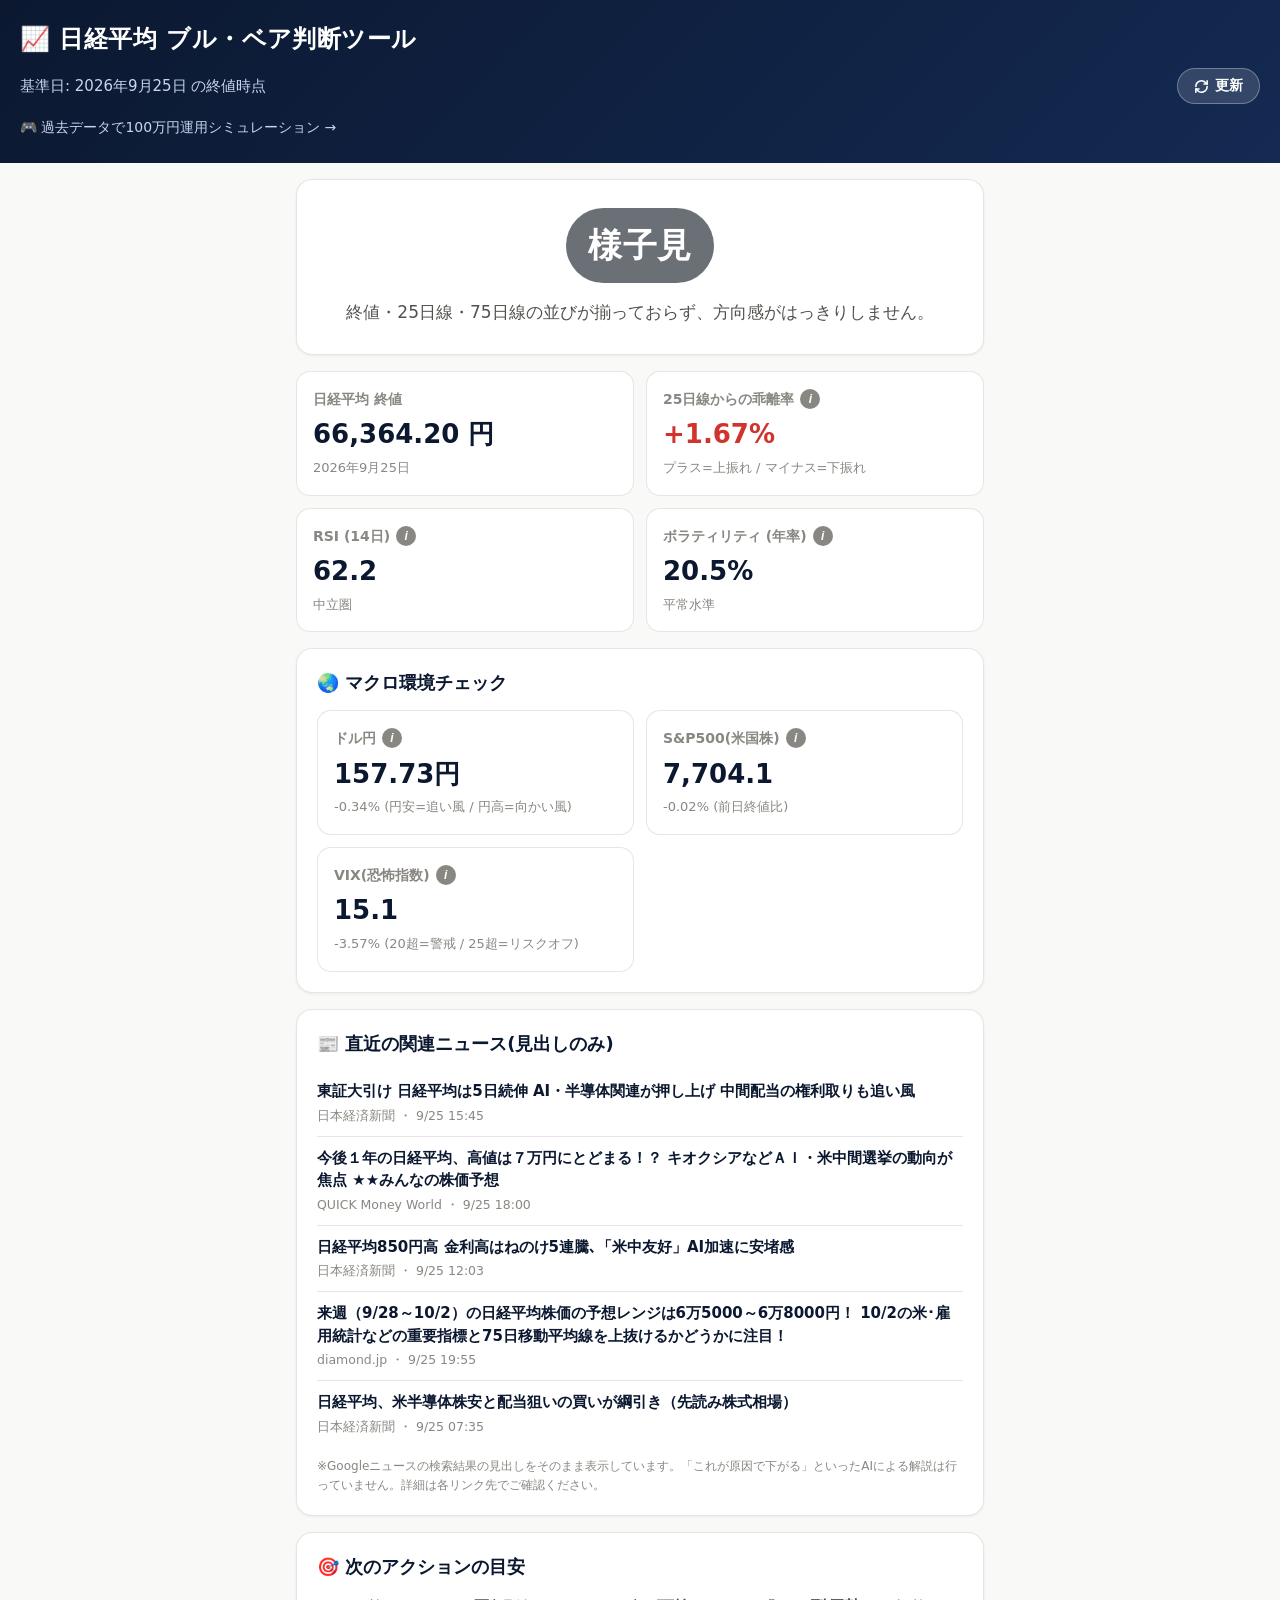
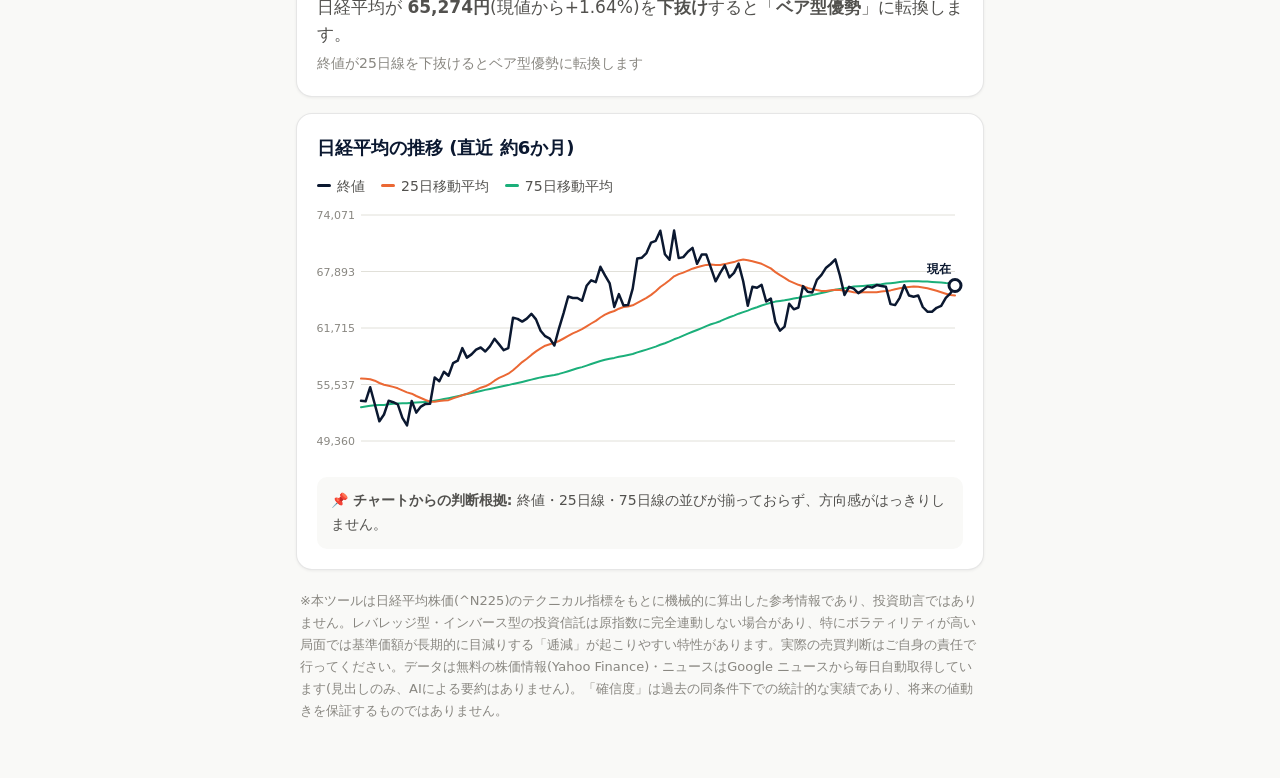
==== commit 91987acb: "chore: 住宅ローン返済比率計算を独立リポジトリ(loan-ratio)へ移したため削除 移転先: https://suu-f.github.io/loan-ratio/  Co-Authored" ====
--- a/index.html
+++ b/index.html
@@ -25,7 +25,6 @@
     </span> 更新</button>
   </div>
   <a class="nav-link" href="simulate.html">🎮 過去データで100万円運用シミュレーション →</a>
-  <a class="nav-link" href="mortgage.html">🏠 住宅ローン返済比率計算 →</a>
 </header>
 
 <main id="app">
